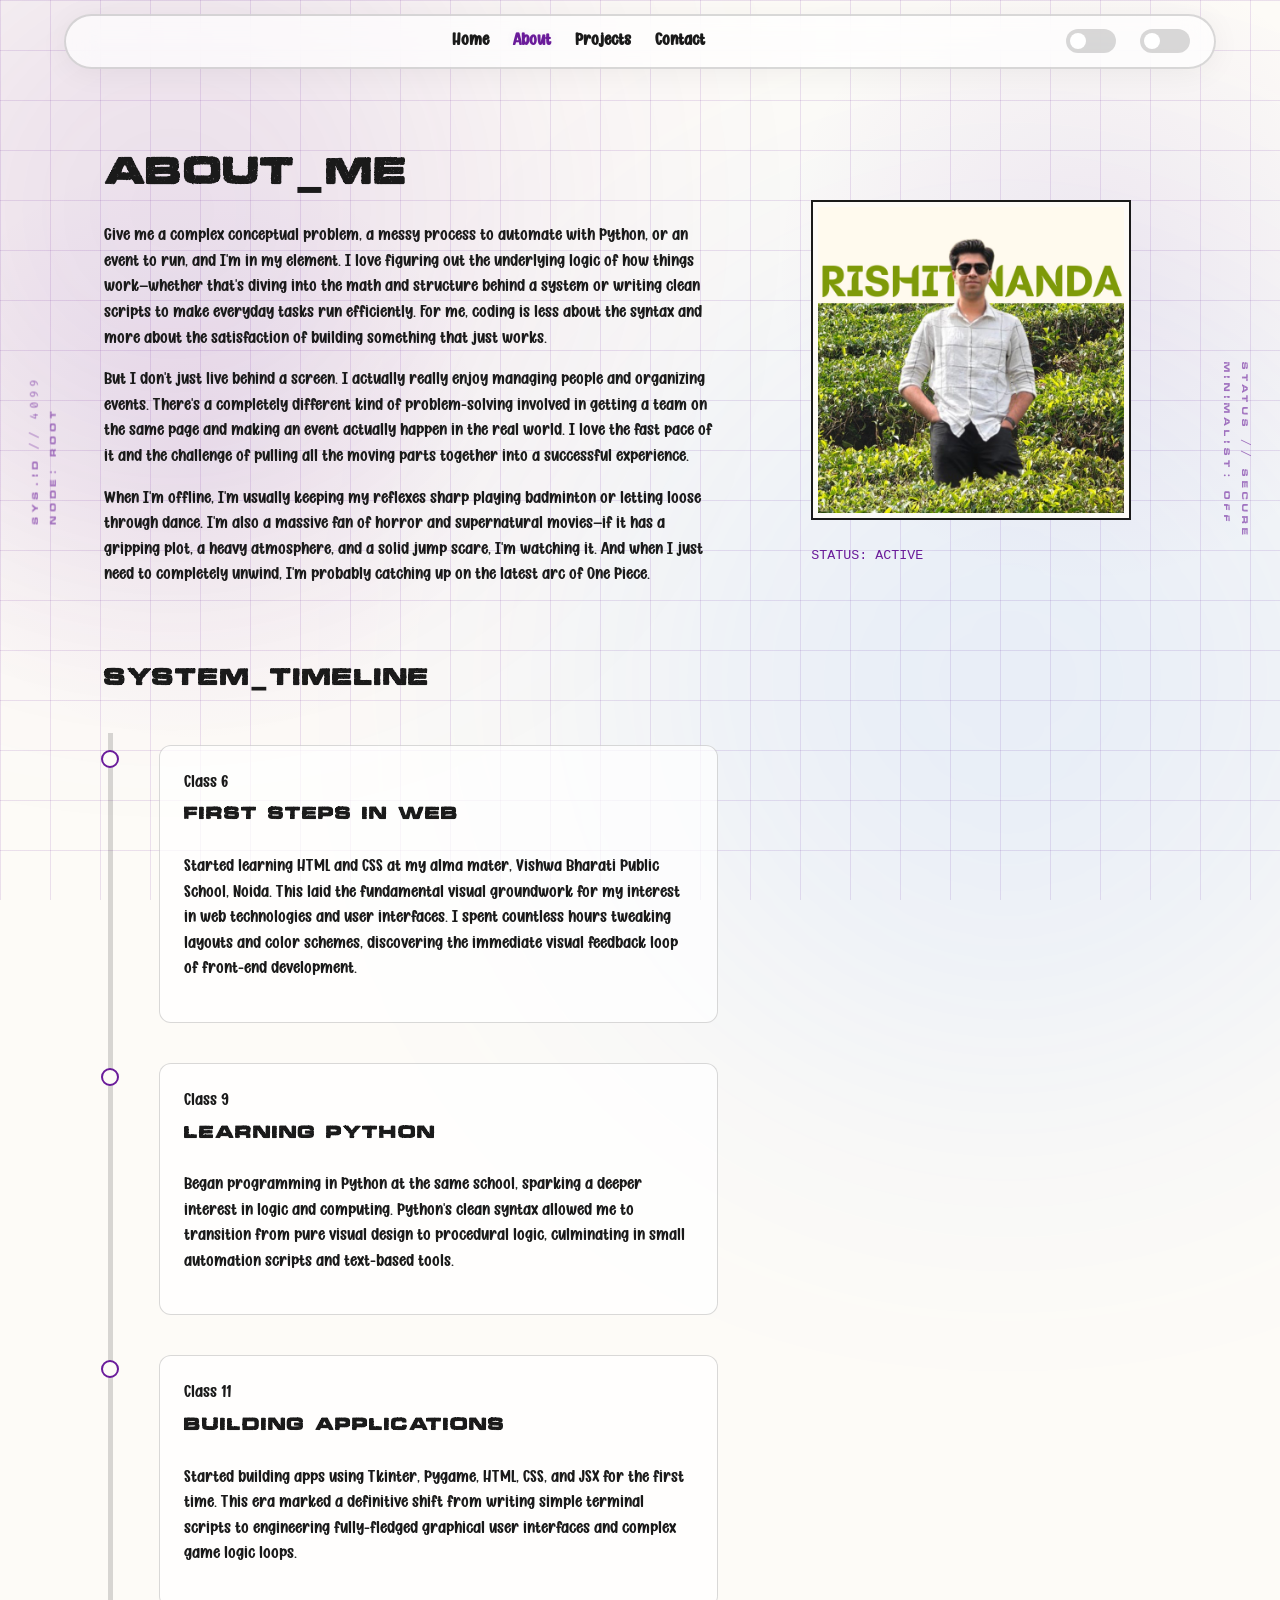
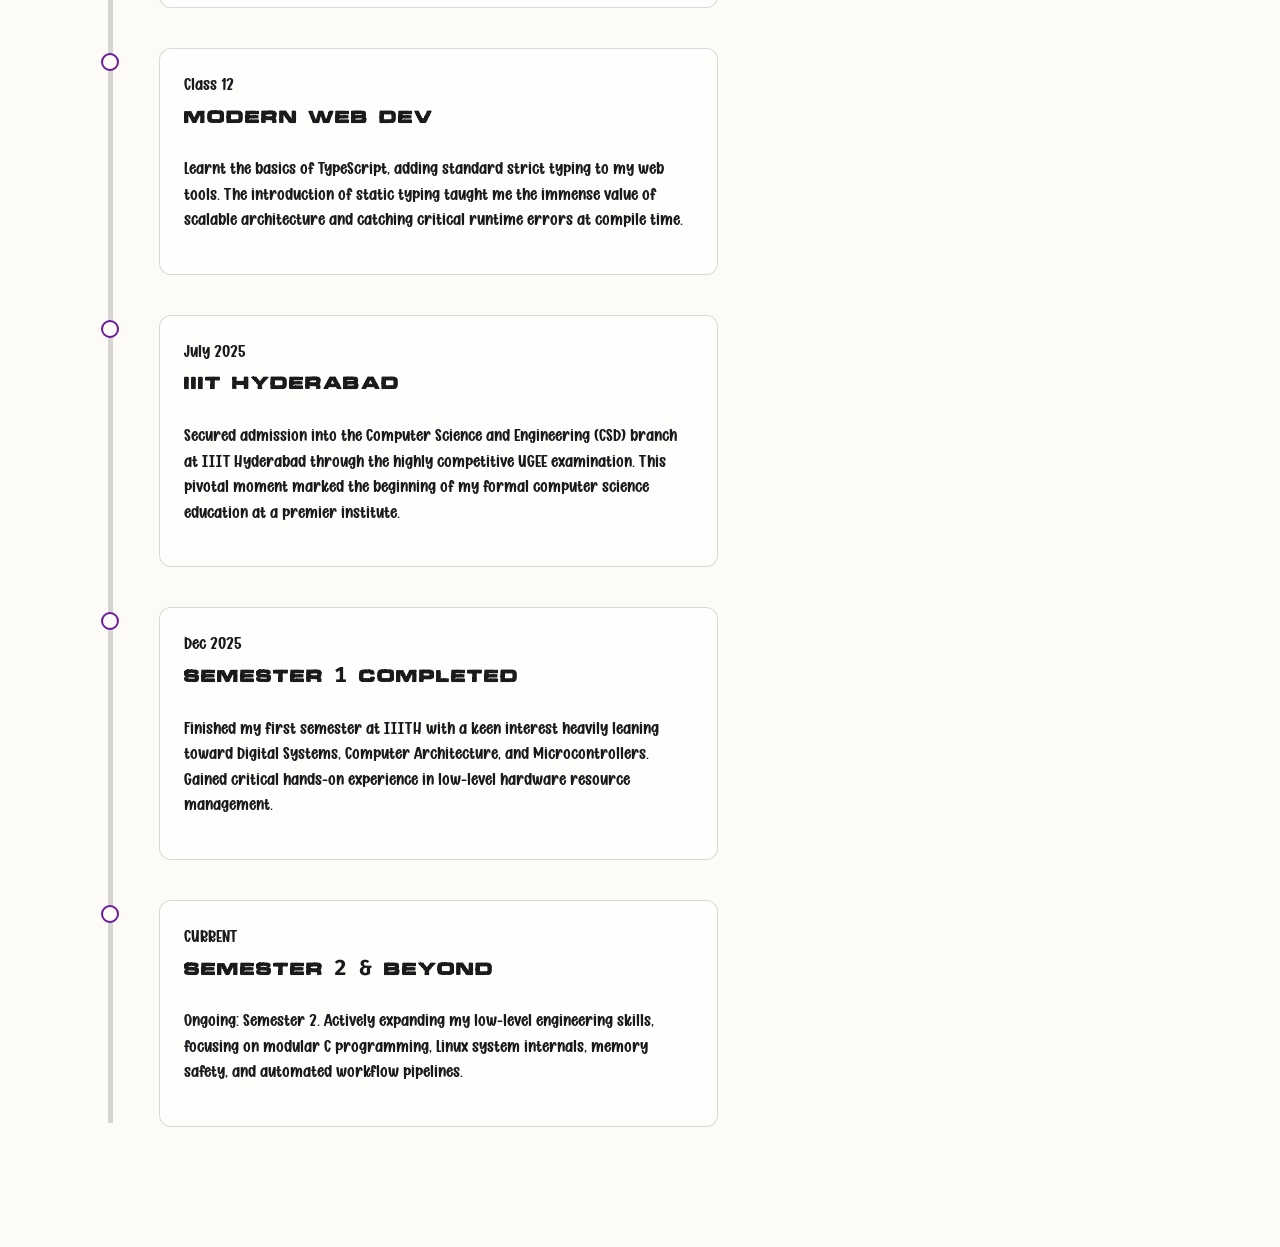
==== about.html @ 04c34a4a "Base Complete" ====
<!DOCTYPE html>
<html lang="en" data-theme="light">
<head>
    <meta charset="UTF-8">
    <meta name="viewport" content="width=device-width, initial-scale=1.0">
    <title>About | Rishit Nanda</title>
    <meta name="description" content="About Rishit Nanda - Systems and Interface Design Portfolio">
    <link rel="stylesheet" href="style.css">
    <script>
        // Set theme immediately to avoid flash
        const theme = localStorage.getItem('theme') || 'light';
        document.documentElement.setAttribute('data-theme', theme);
    </script>
</head>
<body>

    <div class="blob blob-1"></div>
    <div class="blob blob-2"></div>

    <div class="hud hud-left">SYS.ID // 4099<br>NODE: ROOT</div>
    <div class="hud hud-right">STATUS // SECURE<br>_minimalist (to be replaced by script.js)_</div>

    <header>
        <div id="progress-container"><div id="progress-bar"></div></div>

        <nav class="glass-nav">
            <ul class="nav-links">
                <li><a href="index.html">Home</a></li>
                <li><a href="about.html" class="active">About</a></li>
                <li><a href="projects.html">Projects</a></li>
                <li><a href="contact.html">Contact</a></li>
            </ul>
            <div class="switch-group">
                <label class="switch">
                    <input type="checkbox" id="theme-toggle">
                    <span class="slider"></span>
                </label>
                <label class="switch">
                    <input type="checkbox" id="motion-toggle">
                    <span class="slider"></span>
                </label>
            </div>
        </nav>
    </header>

    <main class="container modular-grid">

        <section id="about-main-text" class="hero-main scroll-animate">
            <h1 class="hero-animate delay-1" style="font-size: 3rem; margin-bottom: 1rem;">ABOUT_ME</h1>
            <p>
                Give me a complex conceptual problem, a messy process to automate with Python, or an event to run, and I'm in my element. I love figuring out the underlying logic of how things work—whether that's diving into the math and structure behind a system or writing clean scripts to make everyday tasks run efficiently. For me, coding is less about the syntax and more about the satisfaction of building something that just works.
            </p>
            <p>
                But I don't just live behind a screen. I actually really enjoy managing people and organizing events. There's a completely different kind of problem-solving involved in getting a team on the same page and making an event actually happen in the real world. I love the fast pace of it and the challenge of pulling all the moving parts together into a successful experience.
            </p>
            <p>
                When I'm offline, I'm usually keeping my reflexes sharp playing badminton or letting loose through dance. I'm also a massive fan of horror and supernatural movies—if it has a gripping plot, a heavy atmosphere, and a solid jump scare, I'm watching it. And when I just need to completely unwind, I'm probably catching up on the latest arc of One Piece.
            </p>
        </section>

        <aside id="about-side-img" class="hero-side scroll-animate" style="display: flex; flex-direction: column; align-items: center; justify-content: center; padding-top: 2rem;">
            <div class="about-image floating-element">
                <img src="images/pfp.jpg" alt="Rishit Nanda" id="pfp" style="max-width: 320px; border: 2px solid var(--text-color); padding: 5px; background: var(--bg-color); object-fit: cover;">
                <br>
                <small class="status-indicator"></small>
            </div>
        </aside>

        <!-- Collapsible Timeline Section -->
        <section class="timeline-section scroll-animate">
            <h2 class="section-title">SYSTEM_TIMELINE</h2>
            <ul class="timeline-list">
                <li class="timeline-item">
                    <div class="timeline-card">
                        <span class="tag">Class 6</span>
                        <h3>First Steps in Web</h3>
                        <p>Started learning HTML and CSS at my alma mater, Vishwa Bharati Public School, Noida. This laid the fundamental visual groundwork for my interest in web technologies and user interfaces. I spent countless hours tweaking layouts and color schemes, discovering the immediate visual feedback loop of front-end development.</p>
                        <div class="timeline-content"></div>
                    </div>
                </li>
                <li class="timeline-item">
                    <div class="timeline-card">
                        <span class="tag">Class 9</span>
                        <h3>Learning Python</h3>
                        <p>Began programming in Python at the same school, sparking a deeper interest in logic and computing. Python's clean syntax allowed me to transition from pure visual design to procedural logic, culminating in small automation scripts and text-based tools.</p>
                        <div class="timeline-content"></div>
                    </div>
                </li>
                <li class="timeline-item">
                    <div class="timeline-card">
                        <span class="tag">Class 11</span>
                        <h3>Building Applications</h3>
                        <p>Started building apps using Tkinter, Pygame, HTML, CSS, and JSX for the first time. This era marked a definitive shift from writing simple terminal scripts to engineering fully-fledged graphical user interfaces and complex game logic loops.</p>
                        <div class="timeline-content"></div>
                    </div>
                </li>
                <li class="timeline-item">
                    <div class="timeline-card">
                        <span class="tag">Class 12</span>
                        <h3>Modern Web Dev</h3>
                        <p>Learnt the basics of TypeScript, adding standard strict typing to my web tools. The introduction of static typing taught me the immense value of scalable architecture and catching critical runtime errors at compile time.</p>
                        <div class="timeline-content"></div>
                    </div>
                </li>
                <li class="timeline-item">
                    <div class="timeline-card">
                        <span class="tag">July 2025</span>
                        <h3>IIIT Hyderabad</h3>
                        <p>Secured admission into the Computer Science and Engineering (CSD) branch at IIIT Hyderabad through the highly competitive UGEE examination. This pivotal moment marked the beginning of my formal computer science education at a premier institute.</p>
                        <div class="timeline-content"></div>
                    </div>
                </li>
                <li class="timeline-item">
                    <div class="timeline-card">
                        <span class="tag">Dec 2025</span>
                        <h3>Semester 1 Completed</h3>
                        <p>Finished my first semester at IIITH with a keen interest heavily leaning toward Digital Systems, Computer Architecture, and Microcontrollers. Gained critical hands-on experience in low-level hardware resource management.</p>
                        <div class="timeline-content"></div>
                    </div>
                </li>
                <li class="timeline-item">
                    <div class="timeline-card">
                        <span class="tag">CURRENT</span>
                        <h3>Semester 2 & Beyond</h3>
                        <p>Ongoing: Semester 2. Actively expanding my low-level engineering skills, focusing on modular C programming, Linux system internals, memory safety, and automated workflow pipelines.</p>
                        <div class="timeline-content"></div>
                    </div>
                </li>
            </ul>
        </section>
    </main>

    <!-- Timeline image display (desktop only) -->
    <div id="timeline-hover-display">
        <img id="timeline-img" src="">
    </div>

    <!-- Load scripts -->
    <script src="script.js"></script>
    <script type="module">
        import { ReadingProgress } from './progress.js';
        new ReadingProgress('progress-bar');
    </script>
</body>
</html>
---- style.css ----
/* Fonts */
@import url('https://fonts.googleapis.com/css2?family=Fira+Code:wght@400;700&display=swap');

/* Primary font for headers; excludes digits */
@font-face {
    font-family: 'Flashstrike';
    src: url('font_display.ttf') format('truetype');
    unicode-range: U+0000-002F, U+003A-10FFFF;
}

/* Body font for contrast */
@font-face {
    font-family: 'Handmade';
    src: url('font_body.otf') format('opentype');
}


/* Light Mode Variables */
:root {
    /* Core palette */
    --bg-color: #FDFBF7;
    --text-color: #1A1A1A;
    --accent-color: #6A1B9A;

    /* Glass surfaces need partial transparency */
    --glass-bg: rgba(255, 255, 255, 0.7);
    --border-color: rgba(0, 0, 0, 0.15);

    --grid-color: rgba(106, 27, 154, 0.12);
    --grid-subtle: rgba(106, 27, 154, 0.04);

    /* Font stacks: display falls through Flashstrike > Fira Code > system */
    --font-display: 'Flashstrike', 'Fira Code', sans-serif;
    --font-body: 'Handmade', serif;

    --modal-overlay: rgba(255, 255, 255, 0.4);

    /* text sizing */
    --text-sm: 0.8rem;
    --text-base: 1rem;
    --text-lg: 1.15rem;
    --text-xl: 1.35rem;
    --text-2xl: 1.85rem;
    --text-3xl: 2.5rem;

    /* margins and padding */
    --space-xs: 0.25rem;
    --space-sm: 0.5rem;
    --space-md: 0.85rem;
    --space-lg: 1.5rem;
    --space-xl: 3rem;

    /* for hover highlights and box-shadow effects */
    --glow-color: rgba(106, 27, 154, 0.08);

    --white: #ffffff;
    --black: #000000;
    --error-color: #ff4d4d;
    --success-color: #00ff00;
    --warning-color: #ffcc00;

    /* Muted text for secondary information and labels */
    --muted-text: rgba(26, 26, 26, 0.6);
    --input-border: rgba(0, 0, 0, 0.2);

    --console-bg: rgba(255, 255, 255, 0.85);
    --console-shadow: rgba(0, 0, 0, 0.2);
    --glass-border: rgba(255, 255, 255, 0.1);
    --panel-inner-glow: rgba(255, 255, 255, 0.05);

    /* background blobs which move slowly (line 274) */
    --blob-1: rgba(106, 27, 154, 0.3);
    --blob-2: rgba(41, 121, 255, 0.2);

    /* JSON display block styling for the contact page sidebar */
    --json-bg: rgba(0, 0, 0, 0.06);
    --json-key: #f92672;
    --json-string: #e6db74;

    /* shadows: soft for nav, medium for panels, strong for timeline hover images and others */
    --shadow-soft: rgba(0, 0, 0, 0.05);
    --shadow-medium: rgba(0, 0, 0, 0.2);
    --shadow-strong: rgba(0, 0, 0, 0.8);

    /* toggle buttons and other soft color requirements (moon shadow as earlier it had sun-moon icons) */
    --moon-shadow: #D1C4E9;

    /* spring effect of modals */
    --transition-main: all 0.4s cubic-bezier(0.23, 1, 0.32, 1);

    /* rounded corners */
    --radius: 12px;
}


/* Dark Mode Variables */
[data-theme="dark"] {
    --bg-color: #000000;
    --text-color: #F5F5F5;
    --accent-color: #d1c4e9;
    --glass-bg: rgba(18, 18, 18, 0.8);
    --border-color: rgba(255, 255, 255, 0.15);
    --grid-color: rgba(209, 196, 233, 0.15);
    --grid-subtle: rgba(209, 196, 233, 0.05);
    --glow-color: rgba(209, 196, 233, 0.08);
    --modal-overlay: rgba(0, 0, 0, 0.5);
    --muted-text: rgba(255, 255, 255, 0.6);
    --input-border: rgba(255, 255, 255, 0.2);
    --console-bg: rgba(10, 10, 15, 0.85);
    --console-shadow: rgba(0, 0, 0, 0.5);
    --glass-border: rgba(255, 255, 255, 0.1);
    --panel-inner-glow: rgba(255, 255, 255, 0.05);
    --json-bg: rgba(0, 0, 0, 0.6);
}


/* Base Reset and Body (more explanation in README) */
* {
    box-sizing: border-box;
}

body {
    background-color: var(--bg-color);
    color: var(--text-color);
    font-family: var(--font-body);
    font-size: var(--text-base);
    margin: 0;
    line-height: 1.6;

    /* prevent horizontal scroll bar in any case */
    overflow-x: hidden;

    background-image:
        radial-gradient(circle at 15% 50%, var(--glow-color), transparent 25%),
        radial-gradient(circle at 85% 30%, var(--glow-color), transparent 25%),
        linear-gradient(var(--grid-color) 1px, transparent 1px),
        linear-gradient(90deg, var(--grid-color) 1px, transparent 1px);
    background-size: 100% 100%, 100% 100%, 50px 50px, 50px 50px;

    /* ensure background doesn't move on scrolling */
    background-attachment: fixed;

    /* switching between themese shouldn't be spontaneous */
    transition: background-color 0.5s ease;
}

h1,
h2,
h3,
.filter-btn {
    font-family: var(--font-display);
    text-transform: uppercase;
    letter-spacing: 2px;
    margin-top: 0;
}

h1 {
    font-size: var(--text-3xl);
    margin-bottom: var(--space-md);
}

h2 {
    font-size: var(--text-2xl);
    margin-bottom: var(--space-md);
}

h3 {
    font-size: var(--text-xl);
    margin-bottom: var(--space-sm);
}


/* Navigation Bar */

/* tells browser that header should be stuck to the top of screen */
body>header {
    position: sticky;
    top: 0;
    z-index: 1000;
    width: 100%;
    display: flex;
    flex-direction: column;
    align-items: center;
}

/* holds the links to other pages */
nav {
    margin: var(--space-md) auto;
    width: 90%;
    max-width: 1200px;
    background: var(--glass-bg);
    backdrop-filter: blur(15px);
    border: 2px solid var(--border-color);
    border-radius: 50px;
    padding: 0.8rem var(--space-lg);
    display: flex;
    justify-content: space-between;
    align-items: center;
    box-shadow: 0 4px 30px var(--shadow-soft);
}

/* decides how the links are arranged */
.nav-links {
    list-style: none;
    display: flex;
    gap: var(--space-lg);
    margin: 0 auto;
    padding: 0;
}

/* styling of the link text */
.nav-links a {
    text-decoration: none;
    color: var(--text-color);
    font-weight: bold;
    font-size: var(--text-base);
    transition: var(--transition-main);
}

/* Active and hover states use accent color and glow */
.nav-links a:hover,
.nav-links a.active {
    color: var(--accent-color);
    text-shadow: 0 0 8px var(--glow-color);
}


/* Project Filters */
.filter-controls {
    display: flex;
    justify-content: center;
    gap: var(--space-md);
    margin-bottom: var(--space-xl);
}

.filter-btn {
    background: transparent;
    border: 2px solid var(--border-color);
    color: var(--text-color);
    padding: var(--space-sm) 1.5rem;
    cursor: pointer;
    border-radius: 4px;
    font-size: var(--text-base);
    transition: var(--transition-main);
}

.filter-btn.active,
.filter-btn:hover {
    background: var(--accent-color);
    border-color: var(--accent-color);
    color: var(--bg-color);
    box-shadow: 0 0 15px var(--glow-color);
}

/* centers content and handles spacing for every page */

.container {
    /* ensure that content doesn't stretch too wide on big monitors */
    max-width: 1200px;
    /* center the container */
    margin: 0 auto;
    /* responsive horizontal padding, ensure that content doesn't touch edge of small screens */
    padding: var(--space-xl) 5% var(--space-xl);
}

/* specific issue on contact page, more top padding was required */
body:has(#contact-form) .container {
    padding-top: 4rem;
}


/* HUD (Heads Up Display) side text */
.hud {
    position: fixed;
    top: 50%;
    transform: translateY(-50%);
    font-family: var(--font-display);
    font-size: 0.7rem;
    color: var(--accent-color);
    letter-spacing: 4px;
    opacity: 0.6;
    z-index: 1000;
    pointer-events: none;
    writing-mode: vertical-rl;
}

.hud-left {
    left: 2%;
    transform: translateY(-50%) rotate(180deg);
}

.hud-right {
    right: 2%;
}


/* Blob movement logic */
.blob {
    position: fixed;
    border-radius: 50%;
    filter: blur(150px);
    z-index: -2;
    opacity: 0.5;
    animation: driftBlob 30s infinite alternate cubic-bezier(0.4, 0, 0.2, 1);
}

.blob-1 {
    width: 600px;
    height: 600px;
    background: var(--blob-1);
    top: -10%;
    left: -10%;
}

.blob-2 {
    width: 800px;
    height: 800px;
    background: var(--blob-2);
    bottom: -20%;
    right: -10%;
    animation-delay: -15s;
}

/* defines that in 30 seconds it moves by 100px to right and 50 px down which is its 100% */
@keyframes driftBlob {
    0% {
        transform: translate(0, 0) scale(1);
    }

    100% {
        transform: translate(100px, 50px) scale(1.2);
    }
}


/* Put the index page content of centre of screen */

.hero-container {
    /* vh is percentage of browser height */
    min-height: 75vh;
    display: flex;
    justify-content: center;
    align-items: center;
    position: relative;
    padding: var(--space-lg);
    overflow: hidden;
}

.glass-panel {
    background: var(--glass-bg);
    backdrop-filter: blur(20px);
    border: 1px solid var(--glass-border);
    box-shadow: 0 0 40px var(--shadow-medium), inset 0 0 20px var(--panel-inner-glow);
    border-radius: var(--radius);
    padding: var(--space-xl);
    text-align: center;
    max-width: 800px;
    width: 100%;
    z-index: 10;
}

.social-links-hero {
    display: flex;
    justify-content: center;
    gap: var(--space-md);
}

.social-links-hero a {
    color: var(--text-color);
    transition: var(--transition-main);
    display: inline-block;
}

.social-links-hero a:hover {
    color: var(--accent-color);
}

/* Breathing effect of main panel on index page. Cubic bezier (ease-in-out) defines the rhythm, or how, i.e. start slow, get fast in middle, then end slow.*/
.floating-element {
    animation: gentleFloat 10s infinite ease-in-out;
}

@keyframes gentleFloat {
    0% {
        transform: translateY(0px);
    }

    50% {
        transform: translateY(-15px);
    }

    100% {
        transform: translateY(0px);
    }
}


/* Project Grid and Cards */
.projects-grid {
    display: grid;

    /* it automatically calculates how many cards can fit in a row based on the screen width */
    grid-template-columns: repeat(auto-fill, minmax(320px, 1fr));

    /* space between cards */
    gap: var(--space-lg);

    width: 100%;
    justify-content: start;
    align-items: start;
}

.project-card {
    background: var(--glass-bg);
    backdrop-filter: blur(10px);
    border: 2px solid var(--border-color);
    border-radius: var(--radius);
    padding: var(--space-lg);
    position: relative;
    overflow: hidden;
    transition: var(--transition-main);
    cursor: pointer;
    display: flex;
    flex-direction: column;
    height: 100%;
}

/* vertical accent bar on the left of the card */
.project-card::before {
    content: "";
    position: absolute;
    top: 0;
    left: 0;
    width: 4px;
    height: 100%;
    background: var(--accent-color);
    transform: scaleY(0);
    transition: var(--transition-main);
}

.project-card:hover {
    border-color: var(--accent-color);
    box-shadow: 0 10px 30px var(--glow-color);
}

/* vertical accent bar is disabled normally, but scaleY(1) opens it to full length on hovering */
.project-card:hover::before {
    transform: scaleY(1);
}

/* small labels over every project */
.project-tag {
    font-size: var(--text-sm);
    color: var(--accent-color);
    font-weight: bold;
    margin-bottom: var(--space-md);
    display: block;
    letter-spacing: 1px;
}


/* blinking of cursor, at half time it disappears then at 1s, it appears and so on */
.typewriter-cursor {
    animation: blink 1s step-end infinite;
    color: var(--accent-color);
}

@keyframes blink {
    50% {
        opacity: 0;
    }
}

/* Hero Entrance Animation */
.hero-animate {
    opacity: 0;
    transform: translateY(30px);
    animation: heroFadeUp 0.8s cubic-bezier(0.16, 1, 0.3, 1) both;
}

.delay-1 {
    animation-delay: 0.1s;
}

.delay-2 {
    animation-delay: 0.3s;
}

.delay-3 {
    animation-delay: 0.5s;
}

@keyframes heroFadeUp {
    from {
        opacity: 0;
        transform: translateY(30px);
    }

    to {
        opacity: 1;
        transform: translateY(0);
    }
}


/* reveal on scroll */
.scroll-animate {
    opacity: 0;
    transform: translateY(40px) skewY(1deg);
    transition: opacity 0.8s ease, transform 0.8s cubic-bezier(0.16, 1, 0.3, 1);
}

.scroll-animate.in-view {
    opacity: 1;
    transform: translateY(0) skewY(0deg);
}


/* Toggle Switches */
.switch {
    position: relative;
    display: inline-block;
    width: 50px;
    height: 24px;
}

.switch input {
    opacity: 0;
    width: 0;
    height: 0;
}

.slider {
    position: absolute;
    cursor: pointer;
    top: 0;
    left: 0;
    right: 0;
    bottom: 0;
    background-color: var(--border-color);
    transition: .4s;
    border-radius: 34px;
}

.slider:before {
    position: absolute;
    content: "";
    height: 16px;
    width: 16px;
    left: 4px;
    bottom: 4px;
    background-color: var(--white);
    transition: .4s;
    border-radius: 50%;
}

input:checked+.slider {
    background-color: var(--accent-color);
}

input:checked+.slider:before {
    transform: translateX(26px);
}


/* Progress Bar */
#progress-container {
    position: fixed;
    top: 0;
    left: 0;
    width: 100%;
    height: 4px;
    z-index: 2000;
}

#progress-bar {
    height: 100%;
    width: 0%;
    background: var(--accent-color);
    transition: width 0.1s;
    box-shadow: 0 0 10px var(--accent-color);
}


/* Toast Notification */
.toast-notification {
    position: fixed;
    bottom: var(--space-lg);
    right: -400px;
    background: var(--glass-bg);
    backdrop-filter: blur(15px);
    border: 1px solid var(--accent-color);
    padding: var(--space-md) var(--space-lg);
    border-radius: var(--radius);
    z-index: 9999;
    box-shadow: 0 10px 30px var(--glow-color);
    display: flex;
    flex-direction: column;
    gap: var(--space-sm);
    transition: right 0.5s cubic-bezier(0.175, 0.885, 0.32, 1.275);
}

.toast-notification.show {
    right: var(--space-lg);
}

.toast-buttons {
    display: flex;
    gap: var(--space-sm);
    margin-top: var(--space-xs);
}

.toast-btn {
    padding: var(--space-xs) var(--space-sm);
    background: transparent;
    border: 1px solid var(--accent-color);
    color: var(--text-color);
    cursor: pointer;
    border-radius: 4px;
    font-size: var(--text-sm);
    transition: var(--transition-main);
}

.toast-btn:hover {
    background: var(--accent-color);
    color: var(--white);
}


/* Reduced Motion: 0.01ms of animation/transition duration isn't visible to eye */
@media (prefers-reduced-motion: reduce) {
    * {
        animation-duration: 0.01ms !important;
        animation-iteration-count: 1 !important;
        transition-duration: 0.01ms !important;
        scroll-behavior: auto !important;
    }

    .scroll-animate {
        opacity: 1 !important;
        transform: none !important;
    }
}

/* Reduced Motion Toggle (Sync with status indicator) */
body.reduced-motion * {
    animation-duration: 0.01ms !important;
    animation-iteration-count: 1 !important;
    transition-duration: 0.01ms !important;
    scroll-behavior: auto !important;
}

body.reduced-motion .scroll-animate {
    opacity: 1 !important;
    transform: none !important;
}


/* Mobile & Tablet Breakpoints (uptil 1023px, consider mobile layout) Note: !important means if conflicting rules, follow the !important rule with highest priority; ! doesn't mean not here */
@media (max-width: 1023px) {
    .modular-grid {
        display: flex;
        flex-direction: column;
        gap: var(--space-lg);
        padding-bottom: 4rem;
    }

    nav {
        flex-wrap: wrap;
        border-radius: 20px;
        gap: 10px;
        padding: 10px;
        justify-content: center;
    }

    .nav-links {
        flex-wrap: wrap;
        justify-content: center;
        gap: 15px;
        font-size: 0.9rem;
    }

    /* Center switches on mobile */
    .switch-group {
        width: 100%;
        justify-content: center;
    }

    .hud {
        display: none !important;
    }

    body:has(form) {
        overflow-y: auto !important;
    }

    body:has(form) .container {
        height: auto !important;
        display: flex;
        flex-direction: column;
        padding-top: 2rem;
        padding-bottom: 2rem;
    }

    body:has(#hero-node) {
        overflow: hidden !important;
        height: 100dvh;
    }

    body:has(#hero-node) .container {
        height: auto !important;
        display: flex;
        justify-content: center;
        padding-top: 5rem !important;
    }


    .container {
        padding-left: var(--space-md);
        padding-right: var(--space-md);
    }

    /* About page layout adjustments */
    /* Reduced spacing around profile photo */
    #about-side-img {
        order: 1;
        padding-top: 0 !important;
        margin-bottom: 0 !important;
    }

    #about-side-img .about-image {
        margin-top: 0;
        margin-bottom: 0;
    }

    #about-main-text {
        order: 2;
        margin-top: 0.5rem;
    }

    .timeline-section {
        order: 3;
    }

    /* Shrink profile image and heading on mobile so 30-40% of body text is visible above the fold without scrolling */
    #about-side-img .about-image img {
        max-width: 180px !important;
    }

    #about-main-text h1 {
        font-size: 1.8rem !important;
        margin-bottom: 0.5rem !important;
    }

    #about-main-text p {
        font-size: 0.9rem;
    }

    /* Disable timeline hover on mobile */
    .timeline-item:hover {
        transform: none !important;
    }

    /* Timeline images shown inside expanded cards on mobile */
    .timeline-inline-img {
        width: 100%;
        max-width: 280px;
        margin-top: 0.8rem;
        border: 2px solid var(--accent-color);
        border-radius: var(--radius);
        display: block;
    }

    /* Project modal adjustments */
    .modal-content {
        height: auto !important;
        max-height: 90vh !important;
        min-height: unset !important;
        overflow-y: auto !important;
        padding: 1rem !important;
    }

    .modal-grid {
        grid-template-columns: 1fr !important;
        gap: 1rem !important;
        overflow-y: visible !important;
        padding-right: 0 !important;
    }

    #close-modal {
        position: sticky;
        top: 0;
        z-index: 10;
    }

    /* Center hero panel on mobile */
    body:has(#hero-node) .container {
        display: flex !important;
        flex-direction: column !important;
        justify-content: center !important;
        align-items: center !important;
        min-height: 85vh !important;
        padding: var(--space-md) !important;
    }

    .hero-container {
        min-height: unset !important;
        width: 100% !important;
        padding: 0 !important;
        display: flex !important;
        justify-content: center !important;
        align-items: center !important;
        overflow: visible !important;
    }

    .glass-panel {
        padding: var(--space-lg) !important;
        max-width: 90% !important;
        margin: 0 auto !important;
    }

    /* Prevent heading overflow with fluid scaling */
    h1,
    h2 {
        word-break: break-all;
        /* Allow breaking of long single-word identifiers */
        overflow-wrap: break-word;
        font-size: clamp(1.2rem, 7vw, 2.0rem);
        line-height: 1.1;
    }

    /* Wrap filter buttons */
    .filter-controls {
        flex-wrap: wrap;
    }

    .filter-btn {
        font-size: var(--text-sm);
        padding: var(--space-xs) var(--space-md);
    }

    /* Contact page adjustments (not mentioned in contact.html, reasoning in README) */
    .cyber-console {
        clip-path: none !important;
        padding: var(--space-lg) var(--space-md) !important;
    }

    .cyber-input {
        font-size: 0.95rem !important;
        padding: 8px 0 !important;
        margin-bottom: var(--space-md) !important;
    }

    .cyber-input[rows] {
        min-height: 60px !important;
    }

    .cyber-btn {
        font-size: 0.9rem !important;
        letter-spacing: 1px !important;
        padding: 0.8rem !important;
        clip-path: none !important;
    }

    /* success message wrapped */
    #form-success h2 {
        word-break: break-word;
        overflow-wrap: break-word;
        font-size: var(--text-xl);
    }
}

/* Desktop (>=1024px): asymmetric 2-column grid*/
@media (min-width: 1024px) {
    .modular-grid {
        display: grid;
        grid-template-columns: 1.5fr 1fr;
        grid-auto-rows: auto;
        gap: 3rem;
    }

    .hero-main {
        grid-column: 1;
    }

    .hero-side {
        grid-column: 2;
    }
}


/* D3: Magnetic button micro interaction (inspiration mentioned in README)*/
.magnetic-btn,
.nav-links a {
    display: inline-block;
    transition: transform 0.3s cubic-bezier(0.175, 0.885, 0.32, 1.275);
}


input,
textarea {
    background: var(--glass-bg);
    border: 2px solid var(--border-color);
    padding: var(--space-md);
    border-radius: 8px;
    color: var(--text-color);
    font-family: var(--font-body);
    font-size: var(--text-base);
    transition: var(--transition-main);
}

input:focus,
textarea:focus {
    outline: none;
    border-color: var(--accent-color);
    box-shadow: 0 0 15px var(--glow-color);
    background: var(--bg-color);
}


/* Form Validation */
.error-msg {
    color: var(--error-color);
    font-size: 0.75rem;
    margin-top: 0.25rem;
    display: none;
}

/* shaking invalid fields */
.was-validated input:invalid,
.was-validated textarea:invalid {
    display: block;
    animation: shake 0.4s ease-in-out;
}

.was-validated input:invalid+.error-msg,
.was-validated textarea:invalid+.error-msg {
    display: block;
}

/* Shake animation for invalid elements */
@keyframes shake {

    0%,
    100% {
        transform: translateX(0);
    }

    25% {
        transform: translateX(-5px);
    }

    75% {
        transform: translateX(5px);
    }
}


/* Collapsible Timeline */
.timeline-list {
    position: relative;
    list-style: none;
    padding: 2rem 0;
    margin: 0 auto;
    max-width: 800px;
}

/* Vertical data line running behind all timeline entries */
.timeline-list::before {
    content: '';
    position: absolute;
    left: 4px;
    top: 20px;
    width: 5px;
    height: 95.4%;
    background: var(--border-color);
    z-index: 1;
}

.timeline-item {
    position: relative;
    margin-bottom: 2.5rem;
    padding-left: 55px;
    cursor: pointer;
    transition: transform 0.4s cubic-bezier(0.175, 0.885, 0.32, 1.275);
}

/* Circular node dot positioned on the vertical line */
.timeline-item::after {
    content: '';
    position: absolute;
    left: -3px;
    top: 5px;
    width: 14px;
    height: 14px;
    border-radius: 50%;
    background: var(--bg-color);
    border: 2px solid var(--accent-color);
    z-index: 2;
    transition: var(--transition-main);
}

/* Hover state pulls the item forward and fills the dot with accent color */
.timeline-item:hover {
    transform: scale(1.03) translateX(10px);
}

.timeline-item:hover::after {
    background: var(--accent-color);
    box-shadow: 0 0 15px var(--accent-color);
}

.timeline-card {
    background: var(--glass-bg);
    border: 1px solid var(--border-color);
    border-radius: var(--radius);
    padding: 1.5rem;
    transition: var(--transition-main);
}

.timeline-item:hover .timeline-card {
    border-color: var(--accent-color);
    box-shadow: var(--card-shadow);
}

/* Timeline content expansion transition for phones */
/* closed state of timeline modal */
.timeline-content {
    max-height: 0;
    overflow: hidden;
    transition: max-height 0.6s cubic-bezier(0.4, 0, 0.2, 1);
    opacity: 0;
}

/* opened state */
.timeline-item[aria-expanded="true"] .timeline-content {
    max-height: 500px;
    opacity: 1;
    padding-top: 1rem;
    border-top: 1px solid var(--border-color);
    margin-top: 1rem;
}


/* Project Modal */
.modal-overlay {
    position: fixed;
    top: 0;
    left: 0;
    width: 100%;
    height: 100%;
    background: var(--modal-overlay);
    backdrop-filter: blur(12px) saturate(180%);
    z-index: 5000;
    display: flex;
    justify-content: center;
    align-items: center;
    padding: 1rem;
}

.modal-content {
    max-width: 800px;
    width: 100%;
    height: 75vh;
    max-height: 800px;
    min-height: 600px;
    overflow-y: hidden;
    display: flex;
    flex-direction: column;
    position: relative;
    border: 2px solid var(--accent-color) !important;
    padding: 1.5rem !important;
    background: var(--bg-color);
    border-radius: var(--radius);
}

#close-modal {
    position: absolute;
    top: 1rem;
    right: 1rem;
    padding: 0.4rem 0.8rem;
}

.modal-grid {
    display: grid;
    grid-template-columns: 1fr 1fr;
    gap: 1.5rem;
    margin-top: 1rem;
    text-align: left;
    overflow-y: auto;
    flex-grow: 1;
    padding-right: 15px;
}

.modal-grid h4 {
    color: var(--accent-color);
    font-size: 0.8rem;
    margin-bottom: 0.5rem;
}

/* Close button starts at 70% opacity and fills on hover */
.modal-close-btn {
    position: absolute;
    top: 1.5rem;
    right: 1.5rem;
    background: transparent;
    border: 1px solid var(--accent-color);
    color: var(--accent-color);
    font-family: var(--font-display);
    font-size: 0.75rem;
    letter-spacing: 2px;
    padding: 0.5rem 1rem;
    cursor: pointer;
    transition: all 0.3s ease;
    opacity: 0.7;
}

.modal-close-btn:hover {
    opacity: 1;
    background: var(--accent-color);
    color: var(--white);
    box-shadow: 0 0 15px var(--accent-color);
    transform: scale(1.05);
}


/* larger project modal (which comes on click) becomes visible */
@keyframes modalFadeIn {
    from {
        opacity: 0;
    }

    to {
        opacity: 1;
    }
}

/* larger project modal (which comes on click) zoom into final size */
@keyframes modalContentZoom {
    from {
        opacity: 0;
        transform: scale(0.8) translateY(20px);
        filter: blur(10px);
    }

    to {
        opacity: 1;
        transform: scale(1) translateY(0);
        filter: blur(0);
    }
}


/* About Page */
.about-image {
    position: relative;
    display: inline-block;
    z-index: 1;
}

.status-indicator {
    font-family: monospace;
    color: var(--accent-color);
    display: block;
    margin-top: 1rem;
    transition: var(--transition-main);
    cursor: default;
}

/* after is generally used if there is some text inside the original component but since there is not, this element appears as the only content in that component */
.status-indicator::after {
    content: "STATUS: ACTIVE";
}

.status-indicator:hover::after {
    content: "STATUS: SINGLE";
    text-shadow: 0 0 10px var(--accent-color);
}


/* Hero modal sizing */
.hero h1.hero-animate {
    font-size: 5rem;
    margin-bottom: 1rem;
}

@media (max-width: 768px) {
    .hero h1.hero-animate {
        font-size: 3rem;
    }
}


@media (min-width: 769px) {

    /* If page contains hero-node that is the home page */
    body:has(#hero-node) {
        overflow: hidden;
        /* disable scrolling */
    }

    body:has(#hero-node) .container {
        height: calc(100vh - 160px);
        /* centrally align the glass panel */
        display: flex;
        flex-direction: column;
        justify-content: center;
        padding-top: 0;
        padding-bottom: 0;
    }

    body:has(#hero-node) #hero-node {
        min-height: unset !important;
    }
}

/* Project grid */
.projects-grid {
    display: grid;
    grid-template-columns: 1fr;
    gap: 2rem;
}

@media (min-width: 768px) {
    .projects-grid {
        grid-template-columns: repeat(auto-fill, minmax(320px, 1fr));
    }
}

@media (min-width: 1200px) {
    .projects-grid {
        grid-template-columns: repeat(3, 1fr);
        grid-auto-rows: minmax(220px, auto);
    }
}

/* Contact page lock */
@media (min-width: 769px) {
    body:has(form) {
        overflow: hidden;
    }

    body:has(form) .container {
        height: calc(100vh - 160px);
        display: flex;
        align-items: center;
        padding-top: 0;
        padding-bottom: 0;
    }
}

body:has(form) .modular-grid {
    margin-top: 0;
}


/* Nav Toggles */
.switch-group {
    display: flex;
    gap: 1.5rem;
    align-items: center;
}



/* Timeline Card Height */
.timeline-card {
    /* prevents cards from looking tiny if they only have one line of text */
    min-height: 160px;
    display: flex;
    flex-direction: column;
    justify-content: center;
}


/* Timeline Hover Image */
#timeline-hover-display {
    /* locks the image display to the right side of the browser window for large devices */
    position: fixed;
    right: 8%;
    top: 50%;
    transform: translateY(-50%);
    opacity: 0;
    pointer-events: none;
    transition: opacity 0.3s ease-in-out;
    z-index: 1000;
}

#timeline-img {
    max-width: 350px;
    border: 2px solid var(--accent-color);
    border-radius: var(--radius);
    box-shadow: 0 0 30px var(--shadow-strong);
    display: block;
}

/* turns off the side-bar images for small devices and makes room for inline expansion */
@media (max-width: 1023px) {
    #timeline-hover-display {
        display: none !important;
    }
}
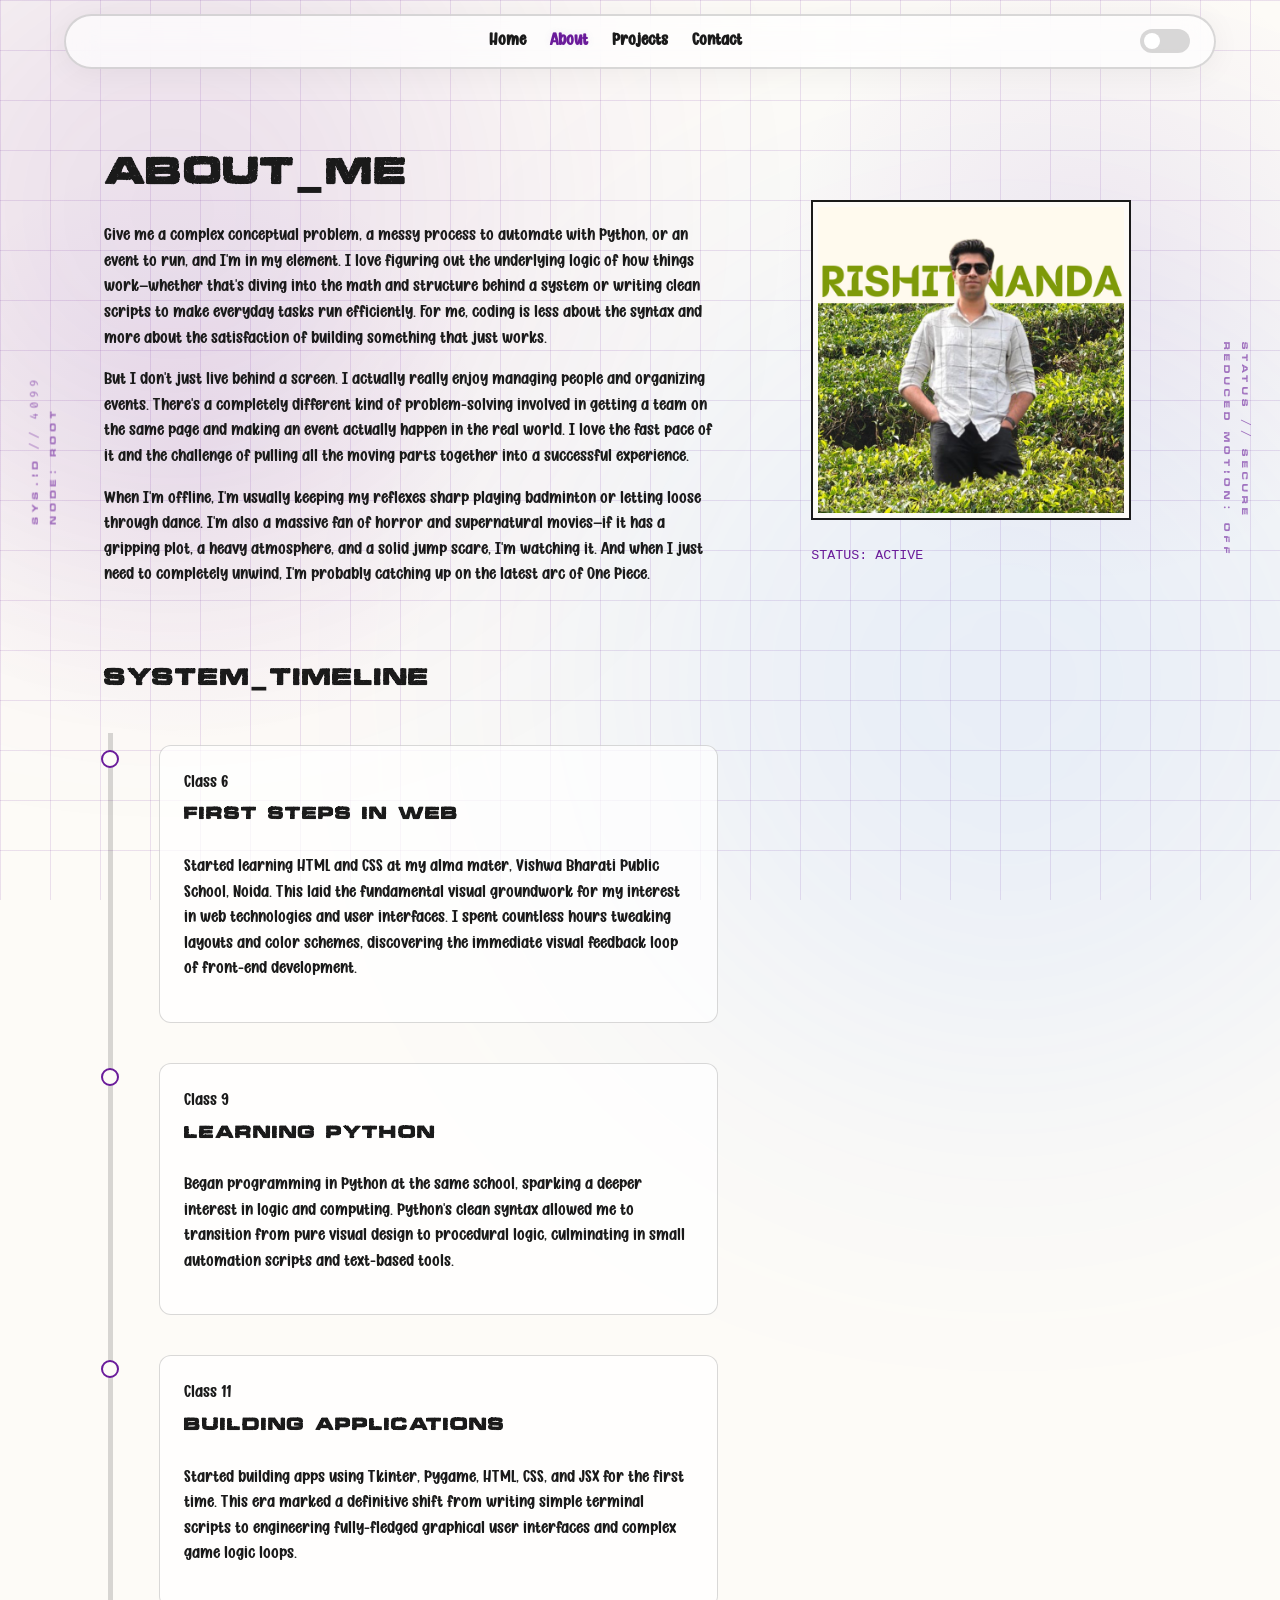
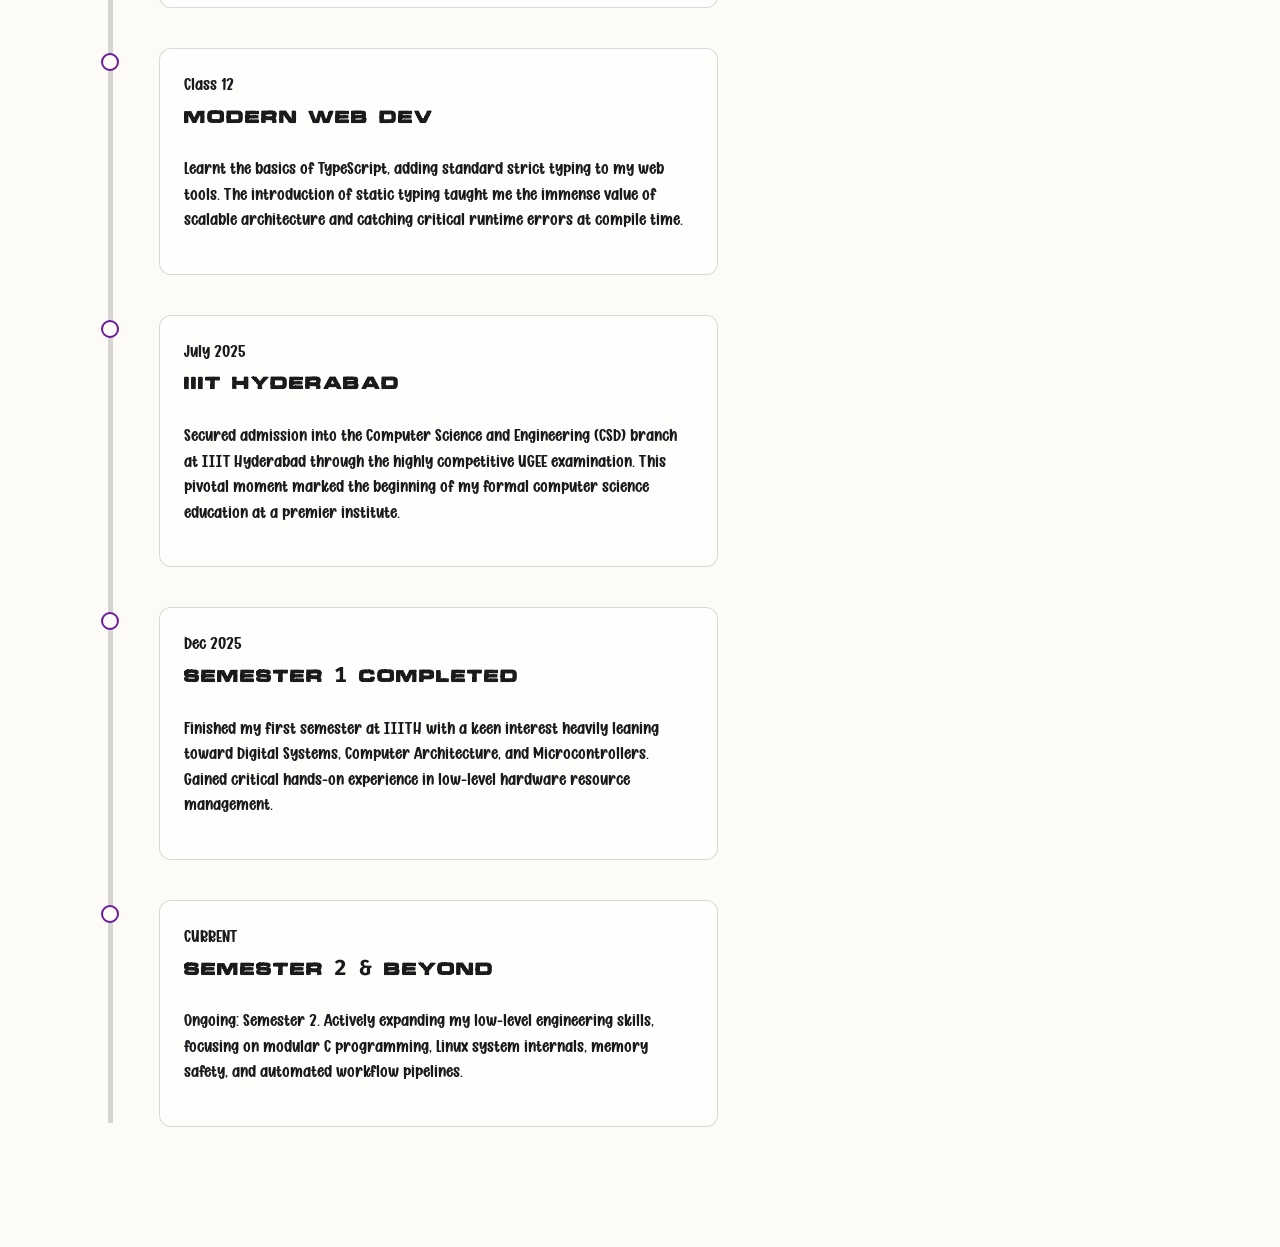
==== commit 1daf7852: "Connected reduced motion with system settings" ====
--- a/about.html
+++ b/about.html
@@ -33,10 +33,6 @@
             <div class="switch-group">
                 <label class="switch">
                     <input type="checkbox" id="theme-toggle">
-                    <span class="slider"></span>
-                </label>
-                <label class="switch">
-                    <input type="checkbox" id="motion-toggle">
                     <span class="slider"></span>
                 </label>
             </div>
--- a/style.css
+++ b/style.css
@@ -73,7 +73,7 @@
     --blob-2: rgba(41, 121, 255, 0.2);
 
     /* JSON display block styling for the contact page sidebar */
-    --json-bg: rgba(0, 0, 0, 0.06);
+    --json-bg: rgba(255, 255, 255, 0.85);
     --json-key: #f92672;
     --json-string: #e6db74;
 
@@ -627,7 +627,16 @@
 }
 
 
-/* Reduced Motion: 0.01ms of animation/transition duration isn't visible to eye */
+/* 
+   Reduced Motion Styling:
+   This section handles accessibility for users who prefer reduced motion.
+   I have removed the manual toggle button to strictly adhere to the system-level 
+   'prefers-reduced-motion' media query. This ensures a consistent and predictable
+   experience across the entire OS, while also improving performance by avoiding
+   unnecessary JavaScript-based class toggling. All animations and transitions 
+   are set to 0.01ms (to allow animation-end events to still trigger) when 
+   reduced motion is enabled.
+*/
 @media (prefers-reduced-motion: reduce) {
     * {
         animation-duration: 0.01ms !important;
@@ -640,19 +649,6 @@
         opacity: 1 !important;
         transform: none !important;
     }
-}
-
-/* Reduced Motion Toggle (Sync with status indicator) */
-body.reduced-motion * {
-    animation-duration: 0.01ms !important;
-    animation-iteration-count: 1 !important;
-    transition-duration: 0.01ms !important;
-    scroll-behavior: auto !important;
-}
-
-body.reduced-motion .scroll-animate {
-    opacity: 1 !important;
-    transform: none !important;
 }
 
 
@@ -1288,6 +1284,8 @@
 
 #timeline-img {
     max-width: 350px;
+    max-height: 75vh;
+    object-fit: cover;
     border: 2px solid var(--accent-color);
     border-radius: var(--radius);
     box-shadow: 0 0 30px var(--shadow-strong);
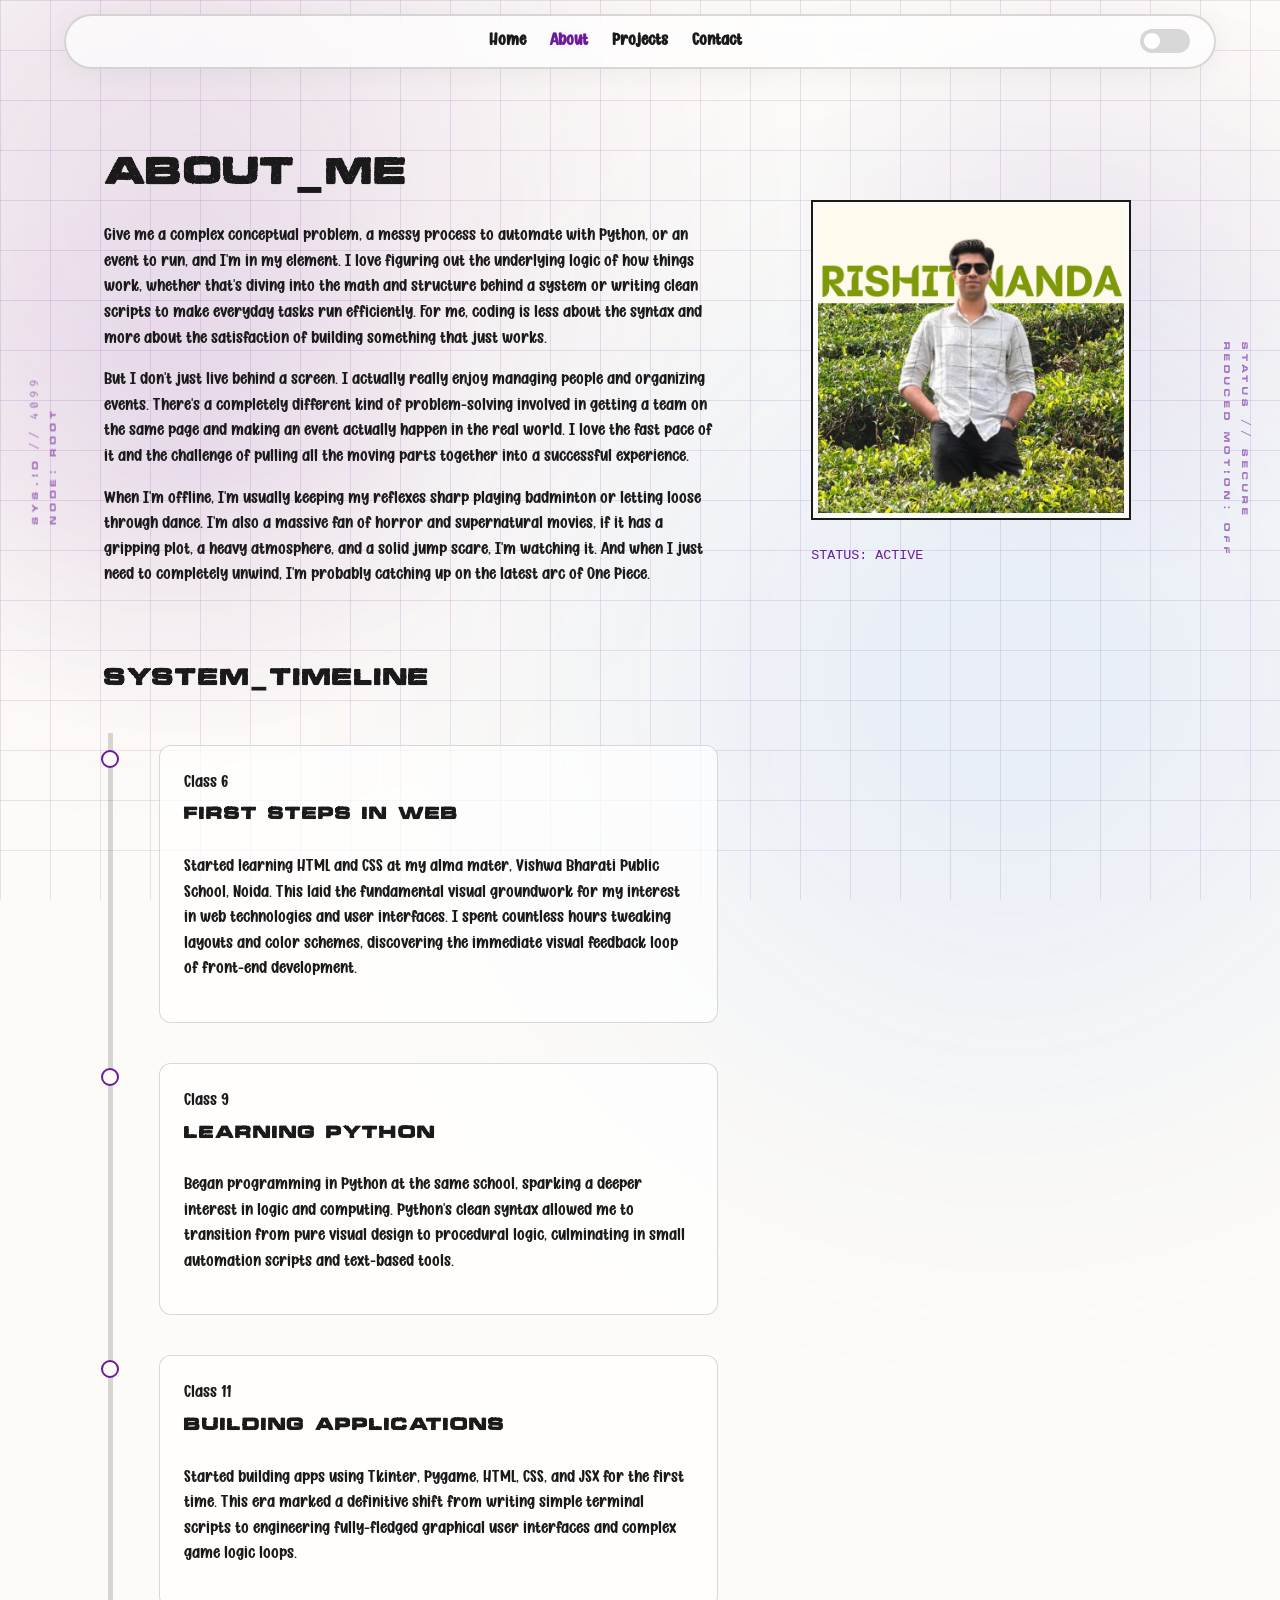
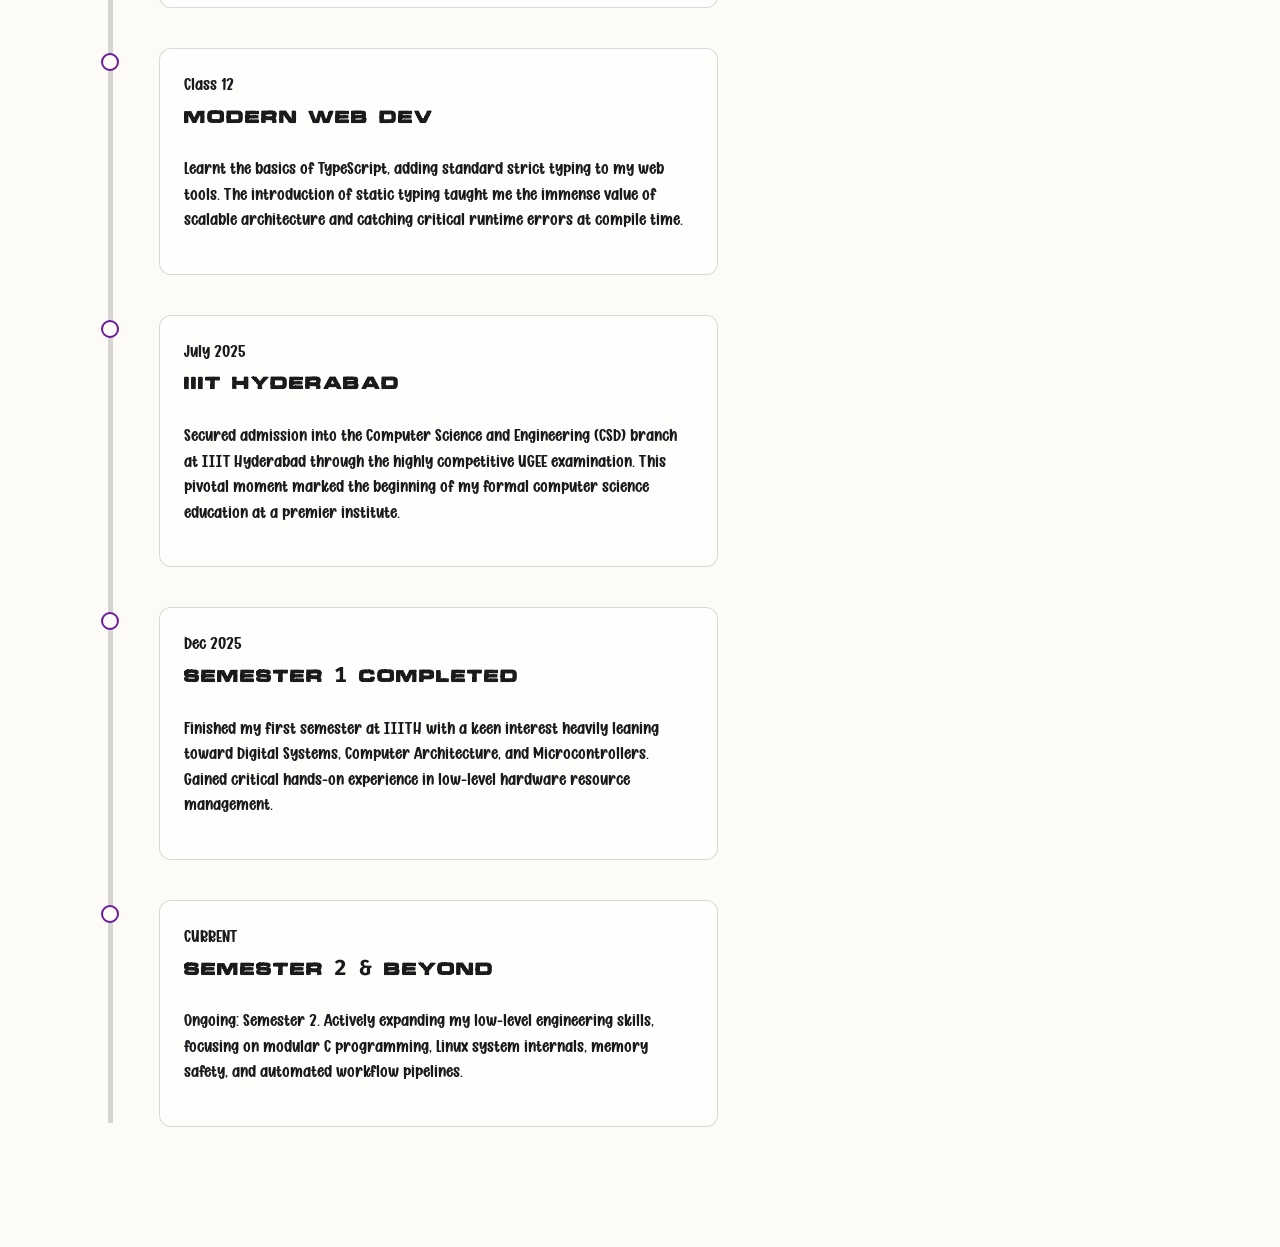
==== commit bbe6f162: "Multiple Bug Fixes and Feature Updates" ====
--- a/about.html
+++ b/about.html
@@ -13,7 +13,6 @@
     </script>
 </head>
 <body>
-
     <div class="blob blob-1"></div>
     <div class="blob blob-2"></div>
 
@@ -44,13 +43,13 @@
         <section id="about-main-text" class="hero-main scroll-animate">
             <h1 class="hero-animate delay-1" style="font-size: 3rem; margin-bottom: 1rem;">ABOUT_ME</h1>
             <p>
-                Give me a complex conceptual problem, a messy process to automate with Python, or an event to run, and I'm in my element. I love figuring out the underlying logic of how things work—whether that's diving into the math and structure behind a system or writing clean scripts to make everyday tasks run efficiently. For me, coding is less about the syntax and more about the satisfaction of building something that just works.
+                Give me a complex conceptual problem, a messy process to automate with Python, or an event to run, and I'm in my element. I love figuring out the underlying logic of how things work, whether that's diving into the math and structure behind a system or writing clean scripts to make everyday tasks run efficiently. For me, coding is less about the syntax and more about the satisfaction of building something that just works.
             </p>
             <p>
                 But I don't just live behind a screen. I actually really enjoy managing people and organizing events. There's a completely different kind of problem-solving involved in getting a team on the same page and making an event actually happen in the real world. I love the fast pace of it and the challenge of pulling all the moving parts together into a successful experience.
             </p>
             <p>
-                When I'm offline, I'm usually keeping my reflexes sharp playing badminton or letting loose through dance. I'm also a massive fan of horror and supernatural movies—if it has a gripping plot, a heavy atmosphere, and a solid jump scare, I'm watching it. And when I just need to completely unwind, I'm probably catching up on the latest arc of One Piece.
+                When I'm offline, I'm usually keeping my reflexes sharp playing badminton or letting loose through dance. I'm also a massive fan of horror and supernatural movies, if it has a gripping plot, a heavy atmosphere, and a solid jump scare, I'm watching it. And when I just need to completely unwind, I'm probably catching up on the latest arc of One Piece.
             </p>
         </section>
 
@@ -66,7 +65,7 @@
         <section class="timeline-section scroll-animate">
             <h2 class="section-title">SYSTEM_TIMELINE</h2>
             <ul class="timeline-list">
-                <li class="timeline-item">
+                <li class="timeline-item" tabindex="0">
                     <div class="timeline-card">
                         <span class="tag">Class 6</span>
                         <h3>First Steps in Web</h3>
@@ -74,7 +73,7 @@
                         <div class="timeline-content"></div>
                     </div>
                 </li>
-                <li class="timeline-item">
+                <li class="timeline-item" tabindex="0">
                     <div class="timeline-card">
                         <span class="tag">Class 9</span>
                         <h3>Learning Python</h3>
@@ -82,7 +81,7 @@
                         <div class="timeline-content"></div>
                     </div>
                 </li>
-                <li class="timeline-item">
+                <li class="timeline-item" tabindex="0">
                     <div class="timeline-card">
                         <span class="tag">Class 11</span>
                         <h3>Building Applications</h3>
@@ -90,7 +89,7 @@
                         <div class="timeline-content"></div>
                     </div>
                 </li>
-                <li class="timeline-item">
+                <li class="timeline-item" tabindex="0">
                     <div class="timeline-card">
                         <span class="tag">Class 12</span>
                         <h3>Modern Web Dev</h3>
@@ -98,7 +97,7 @@
                         <div class="timeline-content"></div>
                     </div>
                 </li>
-                <li class="timeline-item">
+                <li class="timeline-item" tabindex="0">
                     <div class="timeline-card">
                         <span class="tag">July 2025</span>
                         <h3>IIIT Hyderabad</h3>
@@ -106,7 +105,7 @@
                         <div class="timeline-content"></div>
                     </div>
                 </li>
-                <li class="timeline-item">
+                <li class="timeline-item" tabindex="0">
                     <div class="timeline-card">
                         <span class="tag">Dec 2025</span>
                         <h3>Semester 1 Completed</h3>
@@ -114,7 +113,7 @@
                         <div class="timeline-content"></div>
                     </div>
                 </li>
-                <li class="timeline-item">
+                <li class="timeline-item" tabindex="0">
                     <div class="timeline-card">
                         <span class="tag">CURRENT</span>
                         <h3>Semester 2 & Beyond</h3>
--- a/style.css
+++ b/style.css
@@ -224,6 +224,12 @@
     text-shadow: 0 0 8px var(--glow-color);
 }
 
+.nav-links a:focus-visible {
+    outline: 2px solid var(--accent-color);
+    outline-offset: 4px;
+    border-radius: 4px;
+}
+
 
 /* Project Filters */
 .filter-controls {
@@ -250,6 +256,11 @@
     border-color: var(--accent-color);
     color: var(--bg-color);
     box-shadow: 0 0 15px var(--glow-color);
+}
+
+.filter-btn:focus-visible {
+    outline: 2px solid var(--accent-color);
+    outline-offset: 3px;
 }
 
 /* centers content and handles spacing for every page */
@@ -375,6 +386,12 @@
     color: var(--accent-color);
 }
 
+.social-links-hero a:focus-visible {
+    outline: 2px solid var(--accent-color);
+    outline-offset: 4px;
+    border-radius: 4px;
+}
+
 /* Breathing effect of main panel on index page. Cubic bezier (ease-in-out) defines the rhythm, or how, i.e. start slow, get fast in middle, then end slow.*/
 .floating-element {
     animation: gentleFloat 10s infinite ease-in-out;
@@ -444,8 +461,15 @@
 }
 
 /* vertical accent bar is disabled normally, but scaleY(1) opens it to full length on hovering */
-.project-card:hover::before {
+.project-card:hover::before,
+.project-card:focus-within::before {
     transform: scaleY(1);
+}
+
+.project-card:focus-visible,
+.timeline-item:focus-visible {
+    outline: 3px solid var(--accent-color);
+    outline-offset: 5px;
 }
 
 /* small labels over every project */
@@ -560,6 +584,11 @@
 
 input:checked+.slider:before {
     transform: translateX(26px);
+}
+
+.switch input:focus-visible + .slider {
+    outline: 2px solid var(--accent-color);
+    outline-offset: 4px;
 }
 
 
@@ -626,6 +655,11 @@
     color: var(--white);
 }
 
+.toast-btn:focus-visible {
+    outline: 2px solid var(--accent-color);
+    outline-offset: 2px;
+}
+
 
 /* 
    Reduced Motion Styling:
@@ -767,6 +801,33 @@
         display: block;
     }
 
+/* Accessibility Utilities */
+
+.modal-close-btn {
+    background: transparent;
+    border: 1px solid var(--accent-color);
+    color: var(--text-color);
+    padding: var(--space-xs) var(--space-sm);
+    cursor: pointer;
+    border-radius: 4px;
+    font-family: var(--font-display);
+    font-size: var(--text-sm);
+    transition: var(--transition-main);
+    width: fit-content;
+    align-self: flex-end;
+    margin-bottom: var(--space-md);
+}
+
+.modal-close-btn:hover {
+    background: var(--accent-color);
+    color: var(--white);
+}
+
+.modal-close-btn:focus-visible {
+    outline: 2px solid var(--accent-color);
+    outline-offset: 4px;
+}
+
     /* Project modal adjustments */
     .modal-content {
         height: auto !important;
@@ -907,7 +968,8 @@
 
 input:focus,
 textarea:focus {
-    outline: none;
+    outline: 2px solid var(--accent-color);
+    outline-offset: 2px;
     border-color: var(--accent-color);
     box-shadow: 0 0 15px var(--glow-color);
     background: var(--bg-color);
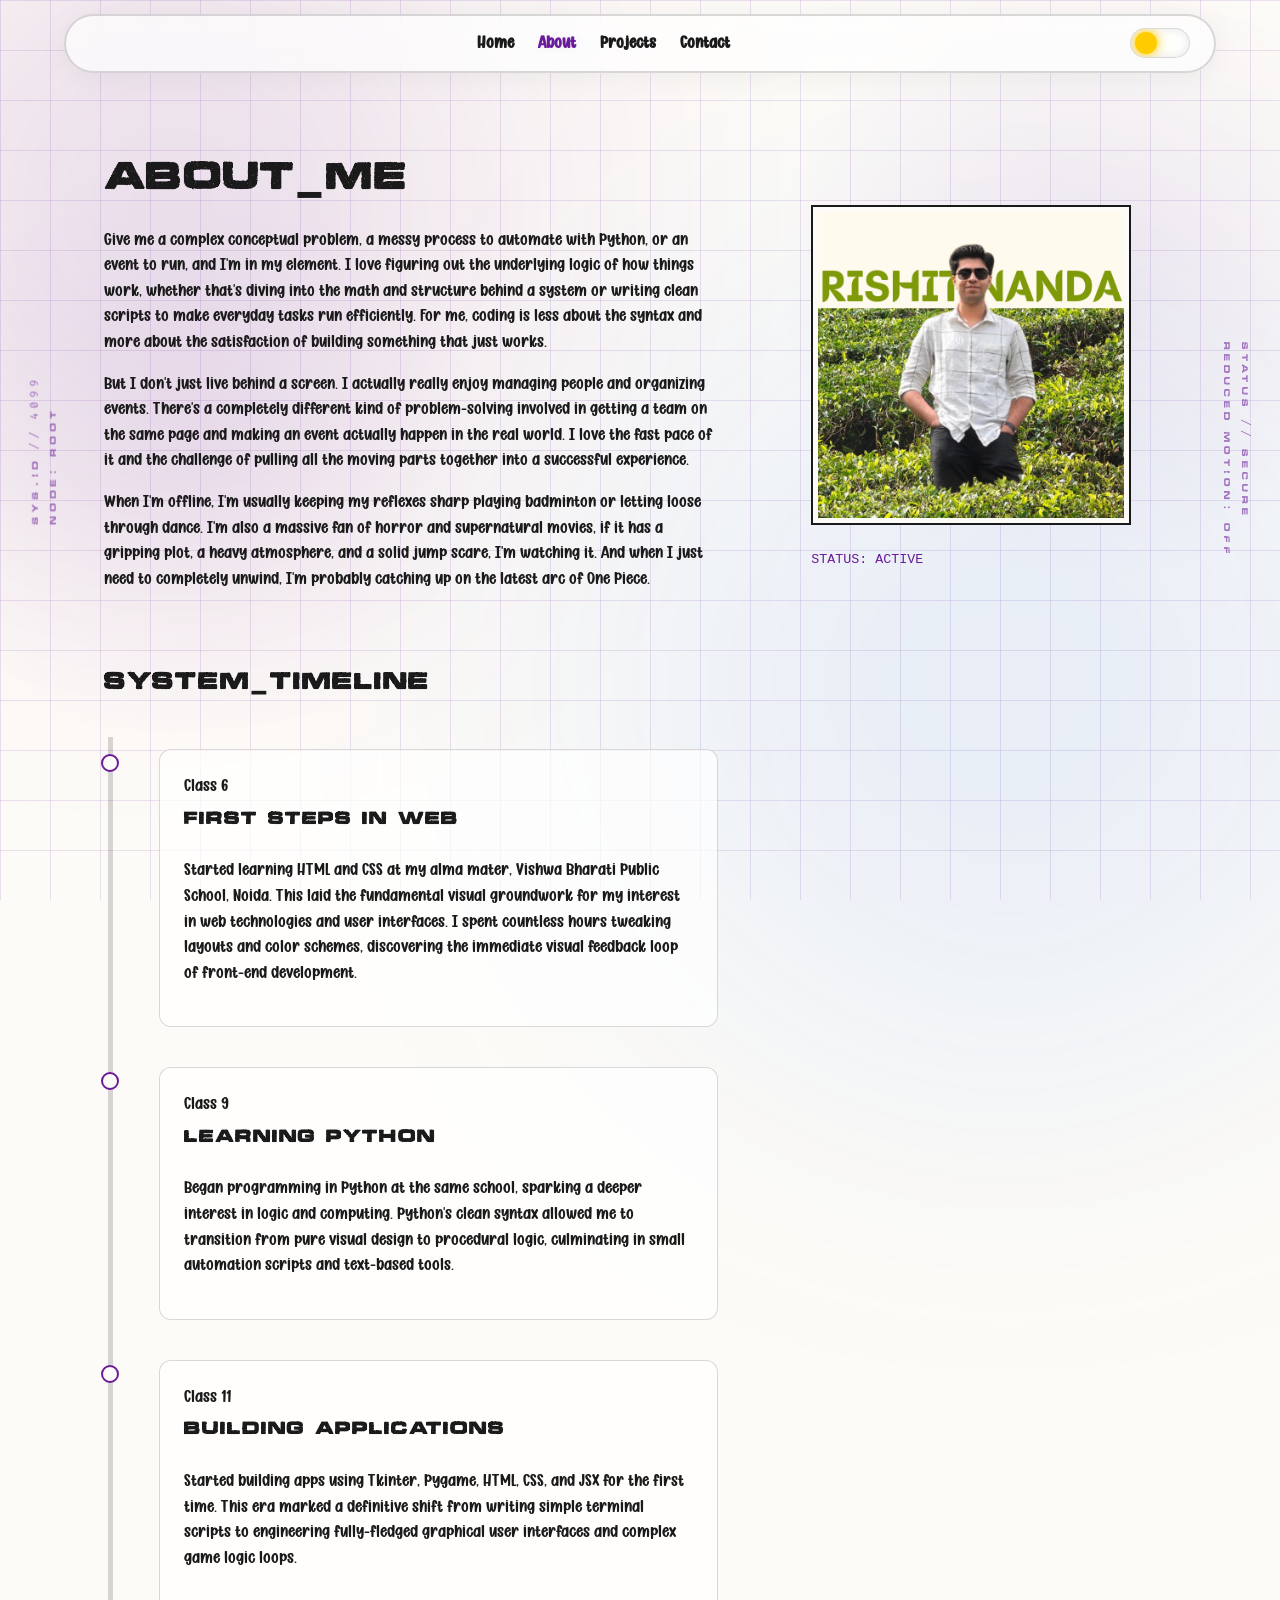
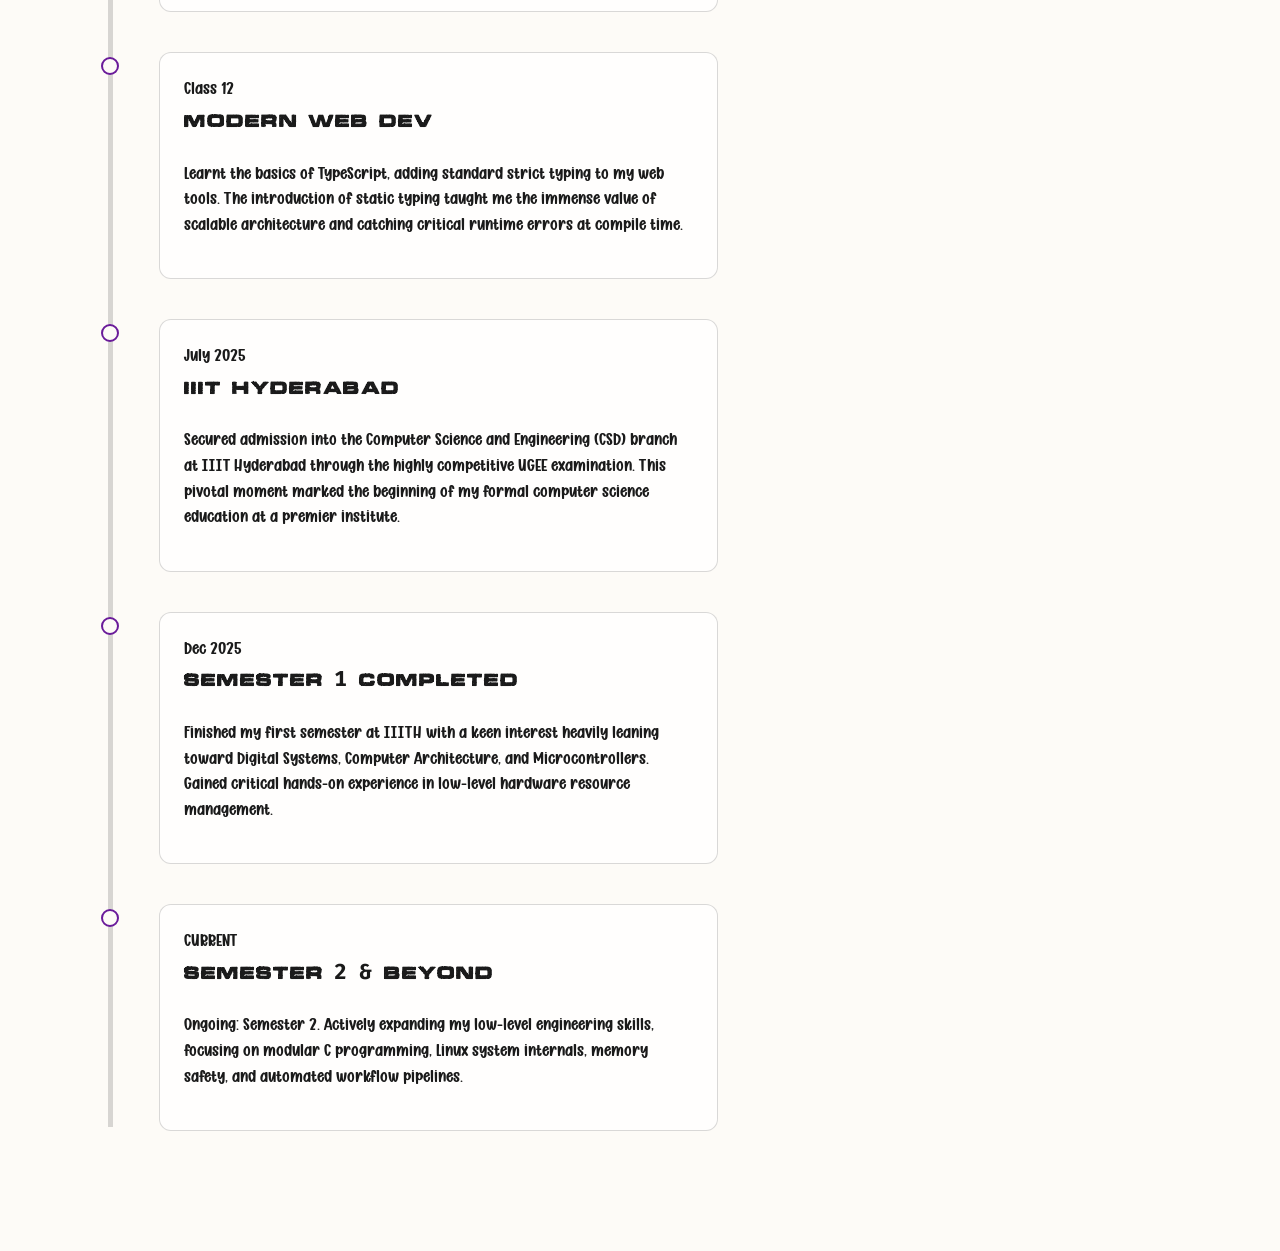
==== commit 57a65b39: "Minor Bug Fixes" ====
--- a/about.html
+++ b/about.html
@@ -5,6 +5,10 @@
     <meta name="viewport" content="width=device-width, initial-scale=1.0">
     <title>About | Rishit Nanda</title>
     <meta name="description" content="About Rishit Nanda - Systems and Interface Design Portfolio">
+    <link rel="preconnect" href="https://fonts.googleapis.com">
+    <link rel="preconnect" href="https://fonts.gstatic.com" crossorigin>
+    <link href="https://fonts.googleapis.com/css2?family=Fira+Code:wght@400;700&display=swap" rel="stylesheet">
+    <link rel="preload" href="font_display.ttf" as="font" type="font/ttf" crossorigin>
     <link rel="stylesheet" href="style.css">
     <script>
         // Set theme immediately to avoid flash
@@ -31,7 +35,7 @@
             </ul>
             <div class="switch-group">
                 <label class="switch">
-                    <input type="checkbox" id="theme-toggle">
+                    <input type="checkbox" id="theme-toggle" aria-label="Toggle dark mode">
                     <span class="slider"></span>
                 </label>
             </div>
@@ -55,7 +59,7 @@
 
         <aside id="about-side-img" class="hero-side scroll-animate" style="display: flex; flex-direction: column; align-items: center; justify-content: center; padding-top: 2rem;">
             <div class="about-image floating-element">
-                <img src="images/pfp.jpg" alt="Rishit Nanda" id="pfp" style="max-width: 320px; border: 2px solid var(--text-color); padding: 5px; background: var(--bg-color); object-fit: cover;">
+                <img src="images/pfp.jpg" alt="Rishit Nanda" id="pfp" fetchpriority="high" style="max-width: 320px; border: 2px solid var(--text-color); padding: 5px; background: var(--bg-color); object-fit: cover;">
                 <br>
                 <small class="status-indicator"></small>
             </div>
@@ -65,56 +69,56 @@
         <section class="timeline-section scroll-animate">
             <h2 class="section-title">SYSTEM_TIMELINE</h2>
             <ul class="timeline-list">
-                <li class="timeline-item" tabindex="0">
-                    <div class="timeline-card">
+                <li class="timeline-item">
+                    <div class="timeline-card" tabindex="0" role="button" aria-expanded="false" aria-label="Timeline event">
                         <span class="tag">Class 6</span>
                         <h3>First Steps in Web</h3>
                         <p>Started learning HTML and CSS at my alma mater, Vishwa Bharati Public School, Noida. This laid the fundamental visual groundwork for my interest in web technologies and user interfaces. I spent countless hours tweaking layouts and color schemes, discovering the immediate visual feedback loop of front-end development.</p>
                         <div class="timeline-content"></div>
                     </div>
                 </li>
-                <li class="timeline-item" tabindex="0">
-                    <div class="timeline-card">
+                <li class="timeline-item">
+                    <div class="timeline-card" tabindex="0" role="button" aria-expanded="false" aria-label="Timeline event">
                         <span class="tag">Class 9</span>
                         <h3>Learning Python</h3>
                         <p>Began programming in Python at the same school, sparking a deeper interest in logic and computing. Python's clean syntax allowed me to transition from pure visual design to procedural logic, culminating in small automation scripts and text-based tools.</p>
                         <div class="timeline-content"></div>
                     </div>
                 </li>
-                <li class="timeline-item" tabindex="0">
-                    <div class="timeline-card">
+                <li class="timeline-item">
+                    <div class="timeline-card" tabindex="0" role="button" aria-expanded="false" aria-label="Timeline event">
                         <span class="tag">Class 11</span>
                         <h3>Building Applications</h3>
                         <p>Started building apps using Tkinter, Pygame, HTML, CSS, and JSX for the first time. This era marked a definitive shift from writing simple terminal scripts to engineering fully-fledged graphical user interfaces and complex game logic loops.</p>
                         <div class="timeline-content"></div>
                     </div>
                 </li>
-                <li class="timeline-item" tabindex="0">
-                    <div class="timeline-card">
+                <li class="timeline-item">
+                    <div class="timeline-card" tabindex="0" role="button" aria-expanded="false" aria-label="Timeline event">
                         <span class="tag">Class 12</span>
                         <h3>Modern Web Dev</h3>
                         <p>Learnt the basics of TypeScript, adding standard strict typing to my web tools. The introduction of static typing taught me the immense value of scalable architecture and catching critical runtime errors at compile time.</p>
                         <div class="timeline-content"></div>
                     </div>
                 </li>
-                <li class="timeline-item" tabindex="0">
-                    <div class="timeline-card">
+                <li class="timeline-item">
+                    <div class="timeline-card" tabindex="0" role="button" aria-expanded="false" aria-label="Timeline event">
                         <span class="tag">July 2025</span>
                         <h3>IIIT Hyderabad</h3>
                         <p>Secured admission into the Computer Science and Engineering (CSD) branch at IIIT Hyderabad through the highly competitive UGEE examination. This pivotal moment marked the beginning of my formal computer science education at a premier institute.</p>
                         <div class="timeline-content"></div>
                     </div>
                 </li>
-                <li class="timeline-item" tabindex="0">
-                    <div class="timeline-card">
+                <li class="timeline-item">
+                    <div class="timeline-card" tabindex="0" role="button" aria-expanded="false" aria-label="Timeline event">
                         <span class="tag">Dec 2025</span>
                         <h3>Semester 1 Completed</h3>
                         <p>Finished my first semester at IIITH with a keen interest heavily leaning toward Digital Systems, Computer Architecture, and Microcontrollers. Gained critical hands-on experience in low-level hardware resource management.</p>
                         <div class="timeline-content"></div>
                     </div>
                 </li>
-                <li class="timeline-item" tabindex="0">
-                    <div class="timeline-card">
+                <li class="timeline-item">
+                    <div class="timeline-card" tabindex="0" role="button" aria-expanded="false" aria-label="Timeline event">
                         <span class="tag">CURRENT</span>
                         <h3>Semester 2 & Beyond</h3>
                         <p>Ongoing: Semester 2. Actively expanding my low-level engineering skills, focusing on modular C programming, Linux system internals, memory safety, and automated workflow pipelines.</p>
@@ -127,11 +131,11 @@
 
     <!-- Timeline image display (desktop only) -->
     <div id="timeline-hover-display">
-        <img id="timeline-img" src="">
+        <img id="timeline-img" src="images/timeline_entry_1.jpg" alt="Timeline overview image">
     </div>
 
     <!-- Load scripts -->
-    <script src="script.js"></script>
+    <script src="script.js" defer></script>
     <script type="module">
         import { ReadingProgress } from './progress.js';
         new ReadingProgress('progress-bar');
--- a/style.css
+++ b/style.css
@@ -1,10 +1,11 @@
 /* Fonts */
-@import url('https://fonts.googleapis.com/css2?family=Fira+Code:wght@400;700&display=swap');
+
 
 /* Primary font for headers; excludes digits */
 @font-face {
     font-family: 'Flashstrike';
     src: url('font_display.ttf') format('truetype');
+    font-display: swap;
     unicode-range: U+0000-002F, U+003A-10FFFF;
 }
 
@@ -12,6 +13,7 @@
 @font-face {
     font-family: 'Handmade';
     src: url('font_body.otf') format('opentype');
+    font-display: swap;
 }
 
 
@@ -154,6 +156,19 @@
     margin-top: 0;
 }
 
+/* Screen reader only utility */
+.sr-only {
+    position: absolute;
+    width: 1px;
+    height: 1px;
+    padding: 0;
+    margin: -1px;
+    overflow: hidden;
+    clip: rect(0, 0, 0, 0);
+    white-space: nowrap;
+    border: 0;
+}
+
 h1 {
     font-size: var(--text-3xl);
     margin-bottom: var(--space-md);
@@ -540,12 +555,13 @@
 }
 
 
-/* Toggle Switches */
+/* Premium Holographic Theme Toggle */
 .switch {
     position: relative;
     display: inline-block;
-    width: 50px;
-    height: 24px;
+    width: 60px;
+    height: 30px;
+    margin-left: var(--space-md);
 }
 
 .switch input {
@@ -561,34 +577,88 @@
     left: 0;
     right: 0;
     bottom: 0;
-    background-color: var(--border-color);
-    transition: .4s;
+    background: var(--glass-bg);
+    backdrop-filter: blur(10px);
+    border: 1px solid var(--border-color);
+    transition: var(--transition-main);
     border-radius: 34px;
-}
-
+    box-shadow: inset 0 0 10px rgba(0, 0, 0, 0.1);
+    overflow: hidden;
+}
+
+/* The knob (Sun state by default) */
 .slider:before {
     position: absolute;
     content: "";
-    height: 16px;
-    width: 16px;
+    height: 22px;
+    width: 22px;
     left: 4px;
-    bottom: 4px;
-    background-color: var(--white);
-    transition: .4s;
+    top: 3px;
+    background: #ffcc00;
+    transition: var(--transition-main);
     border-radius: 50%;
+    box-shadow: 0 0 10px #ffcc00, 0 0 20px rgba(255, 204, 0, 0.4);
+    z-index: 2;
+}
+
+/* Moon craters (invisible in Sun state) */
+.slider:after {
+    content: "";
+    position: absolute;
+    width: 3px;
+    height: 3px;
+    background: rgba(0, 0, 0, 0.15);
+    border-radius: 50%;
+    left: 10px;
+    top: 8px;
+    opacity: 0;
+    transition: var(--transition-main);
+    box-shadow: 6px 4px 0 rgba(0, 0, 0, 0.15), 2px 10px 0 rgba(0, 0, 0, 0.15);
+    z-index: 3;
 }
 
 input:checked+.slider {
-    background-color: var(--accent-color);
+    background: rgba(106, 27, 154, 0.2);
+    border-color: var(--accent-color);
 }
 
 input:checked+.slider:before {
-    transform: translateX(26px);
-}
-
-.switch input:focus-visible + .slider {
+    transform: translateX(28px);
+    background: #f5f5f5;
+    box-shadow: 0 0 10px #f5f5f5, 0 0 20px rgba(209, 196, 233, 0.6);
+}
+
+input:checked+.slider:after {
+    opacity: 1;
+    transform: translateX(28px);
+}
+
+/* Theme Toggle Focus Indicator */
+.switch input:focus-visible+.slider {
     outline: 2px solid var(--accent-color);
     outline-offset: 4px;
+}
+
+/* Power Surge Animation */
+@keyframes themeSurge {
+    0% {
+        transform: scale(1);
+        filter: brightness(1);
+    }
+
+    50% {
+        transform: scale(1.1);
+        filter: brightness(1.4);
+    }
+
+    100% {
+        transform: scale(1);
+        filter: brightness(1);
+    }
+}
+
+.switch-surge {
+    animation: themeSurge 0.5s cubic-bezier(0.175, 0.885, 0.32, 1.275);
 }
 
 
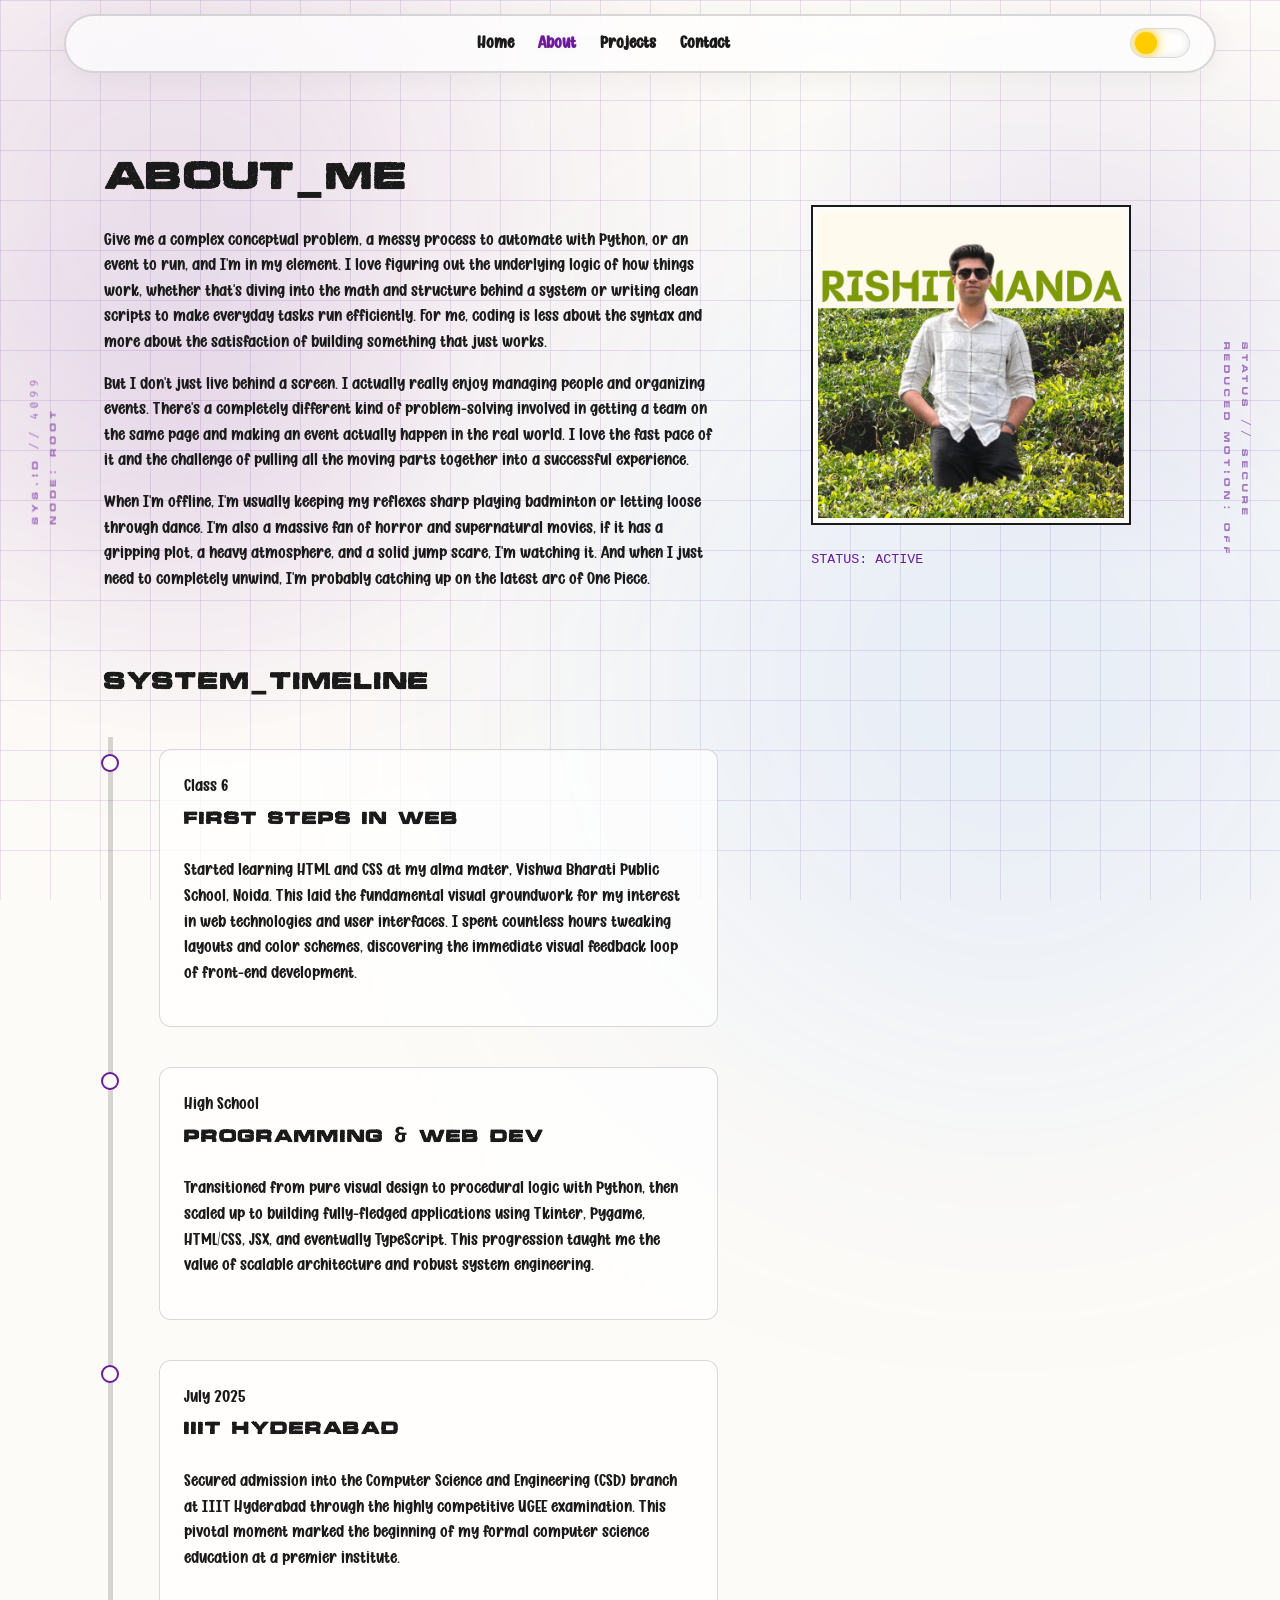
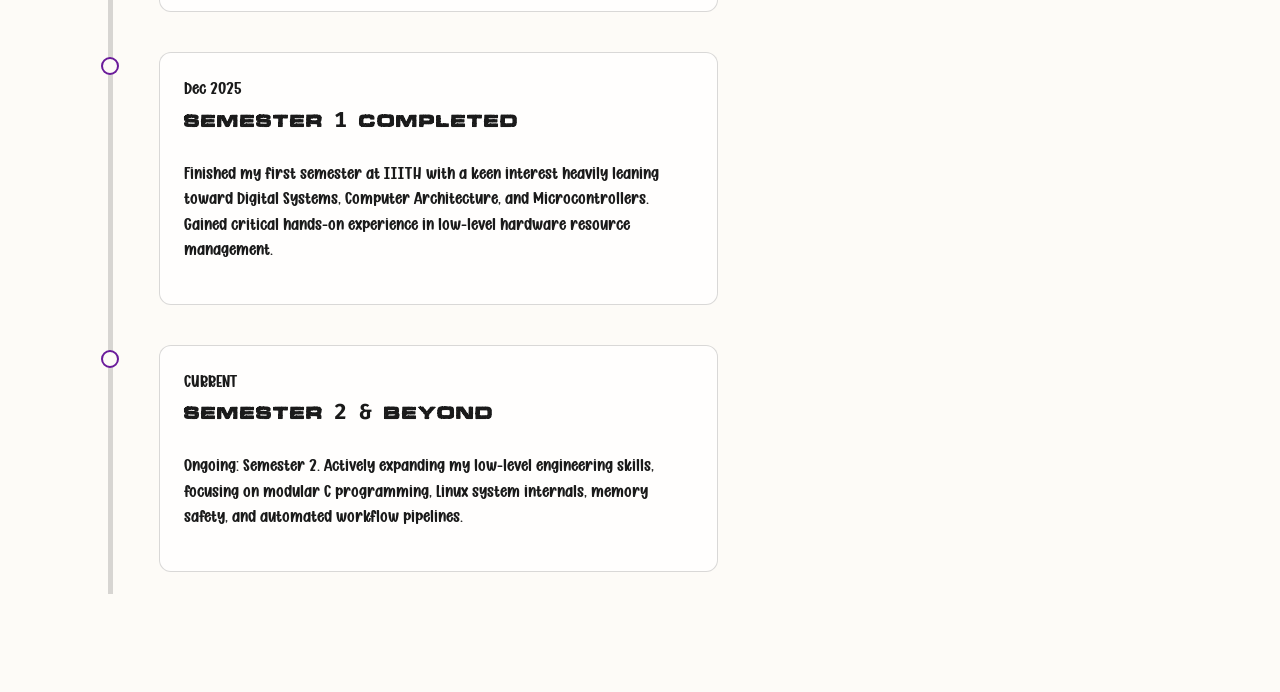
==== commit b97a2a58: "Version 1.0" ====
--- a/about.html
+++ b/about.html
@@ -19,6 +19,7 @@
 <body>
     <div class="blob blob-1"></div>
     <div class="blob blob-2"></div>
+    <canvas id="bg-canvas"></canvas>
 
     <div class="hud hud-left">SYS.ID // 4099<br>NODE: ROOT</div>
     <div class="hud hud-right">STATUS // SECURE<br>_minimalist (to be replaced by script.js)_</div>
@@ -79,25 +80,9 @@
                 </li>
                 <li class="timeline-item">
                     <div class="timeline-card" tabindex="0" role="button" aria-expanded="false" aria-label="Timeline event">
-                        <span class="tag">Class 9</span>
-                        <h3>Learning Python</h3>
-                        <p>Began programming in Python at the same school, sparking a deeper interest in logic and computing. Python's clean syntax allowed me to transition from pure visual design to procedural logic, culminating in small automation scripts and text-based tools.</p>
-                        <div class="timeline-content"></div>
-                    </div>
-                </li>
-                <li class="timeline-item">
-                    <div class="timeline-card" tabindex="0" role="button" aria-expanded="false" aria-label="Timeline event">
-                        <span class="tag">Class 11</span>
-                        <h3>Building Applications</h3>
-                        <p>Started building apps using Tkinter, Pygame, HTML, CSS, and JSX for the first time. This era marked a definitive shift from writing simple terminal scripts to engineering fully-fledged graphical user interfaces and complex game logic loops.</p>
-                        <div class="timeline-content"></div>
-                    </div>
-                </li>
-                <li class="timeline-item">
-                    <div class="timeline-card" tabindex="0" role="button" aria-expanded="false" aria-label="Timeline event">
-                        <span class="tag">Class 12</span>
-                        <h3>Modern Web Dev</h3>
-                        <p>Learnt the basics of TypeScript, adding standard strict typing to my web tools. The introduction of static typing taught me the immense value of scalable architecture and catching critical runtime errors at compile time.</p>
+                        <span class="tag">High School</span>
+                        <h3>Programming & Web Dev</h3>
+                        <p>Transitioned from pure visual design to procedural logic with Python, then scaled up to building fully-fledged applications using Tkinter, Pygame, HTML/CSS, JSX, and eventually TypeScript. This progression taught me the value of scalable architecture and robust system engineering.</p>
                         <div class="timeline-content"></div>
                     </div>
                 </li>
@@ -135,10 +120,15 @@
     </div>
 
     <!-- Load scripts -->
-    <script src="script.js" defer></script>
     <script type="module">
+        import { initMain } from './script.js';
         import { ReadingProgress } from './progress.js';
+        import { BackgroundEffect } from './bg-effect.js';
+
+        // Initialize all modules
+        initMain();
         new ReadingProgress('progress-bar');
+        new BackgroundEffect('bg-canvas');
     </script>
 </body>
 </html>
--- a/style.css
+++ b/style.css
@@ -1,6 +1,3 @@
-/* Fonts */
-
-
 /* Primary font for headers; excludes digits */
 @font-face {
     font-family: 'Flashstrike';
@@ -156,22 +153,12 @@
     margin-top: 0;
 }
 
-/* Screen reader only utility */
-.sr-only {
-    position: absolute;
-    width: 1px;
-    height: 1px;
-    padding: 0;
-    margin: -1px;
-    overflow: hidden;
-    clip: rect(0, 0, 0, 0);
-    white-space: nowrap;
-    border: 0;
-}
+
 
 h1 {
     font-size: var(--text-3xl);
     margin-bottom: var(--space-md);
+    white-space: nowrap;
 }
 
 h2 {
@@ -310,6 +297,16 @@
     writing-mode: vertical-rl;
 }
 
+#bg-canvas {
+    position: fixed;
+    top: 0;
+    left: 0;
+    width: 100%;
+    height: 100%;
+    z-index: -1;
+    pointer-events: none;
+}
+
 .hud-left {
     left: 2%;
     transform: translateY(-50%) rotate(180deg);
@@ -383,6 +380,7 @@
     max-width: 800px;
     width: 100%;
     z-index: 10;
+    container-type: inline-size;
 }
 
 .social-links-hero {
@@ -731,16 +729,7 @@
 }
 
 
-/* 
-   Reduced Motion Styling:
-   This section handles accessibility for users who prefer reduced motion.
-   I have removed the manual toggle button to strictly adhere to the system-level 
-   'prefers-reduced-motion' media query. This ensures a consistent and predictable
-   experience across the entire OS, while also improving performance by avoiding
-   unnecessary JavaScript-based class toggling. All animations and transitions 
-   are set to 0.01ms (to allow animation-end events to still trigger) when 
-   reduced motion is enabled.
-*/
+/* Reduced Motion Styling */
 @media (prefers-reduced-motion: reduce) {
     * {
         animation-duration: 0.01ms !important;
@@ -766,24 +755,29 @@
     }
 
     nav {
-        flex-wrap: wrap;
-        border-radius: 20px;
-        gap: 10px;
-        padding: 10px;
+        flex-wrap: nowrap !important;
+        border-radius: 50px;
+        gap: clamp(10px, 5vw, 30px);
+        padding: clamp(12px, 3vh, 16px) clamp(18px, 6vw, 30px);
         justify-content: center;
+        width: fit-content;
+        max-width: 95%;
+        border-width: 1px;
     }
 
     .nav-links {
-        flex-wrap: wrap;
-        justify-content: center;
-        gap: 15px;
-        font-size: 0.9rem;
+        flex-grow: 1;
+        flex-wrap: nowrap;
+        justify-content: flex-start;
+        gap: clamp(8px, 2.5vw, 18px);
+        font-size: clamp(0.75rem, 2.2vw, 0.9rem);
     }
 
     /* Center switches on mobile */
     .switch-group {
-        width: 100%;
-        justify-content: center;
+        width: auto !important;
+        justify-content: flex-end;
+        margin-left: 0;
     }
 
     .hud {
@@ -871,32 +865,32 @@
         display: block;
     }
 
-/* Accessibility Utilities */
-
-.modal-close-btn {
-    background: transparent;
-    border: 1px solid var(--accent-color);
-    color: var(--text-color);
-    padding: var(--space-xs) var(--space-sm);
-    cursor: pointer;
-    border-radius: 4px;
-    font-family: var(--font-display);
-    font-size: var(--text-sm);
-    transition: var(--transition-main);
-    width: fit-content;
-    align-self: flex-end;
-    margin-bottom: var(--space-md);
-}
-
-.modal-close-btn:hover {
-    background: var(--accent-color);
-    color: var(--white);
-}
-
-.modal-close-btn:focus-visible {
-    outline: 2px solid var(--accent-color);
-    outline-offset: 4px;
-}
+    /* Accessibility Utilities */
+
+    .modal-close-btn {
+        background: transparent;
+        border: 1px solid var(--accent-color);
+        color: var(--text-color);
+        padding: var(--space-xs) var(--space-sm);
+        cursor: pointer;
+        border-radius: 4px;
+        font-family: var(--font-display);
+        font-size: var(--text-sm);
+        transition: var(--transition-main);
+        width: fit-content;
+        align-self: flex-end;
+        margin-bottom: var(--space-md);
+    }
+
+    .modal-close-btn:hover {
+        background: var(--accent-color);
+        color: var(--white);
+    }
+
+    .modal-close-btn:focus-visible {
+        outline: 2px solid var(--accent-color);
+        outline-offset: 4px;
+    }
 
     /* Project modal adjustments */
     .modal-content {
@@ -941,15 +935,15 @@
     }
 
     .glass-panel {
-        padding: var(--space-lg) !important;
-        max-width: 90% !important;
+        padding: clamp(2.5rem, 8vw, 4rem) var(--space-lg) !important;
+        max-width: 92% !important;
         margin: 0 auto !important;
+        border-radius: var(--radius);
     }
 
     /* Prevent heading overflow with fluid scaling */
     h1,
     h2 {
-        word-break: break-all;
         /* Allow breaking of long single-word identifiers */
         overflow-wrap: break-word;
         font-size: clamp(1.2rem, 7vw, 2.0rem);
@@ -962,8 +956,8 @@
     }
 
     .filter-btn {
-        font-size: var(--text-sm);
-        padding: var(--space-xs) var(--space-md);
+        font-size: clamp(0.65rem, 2vw, 0.8rem);
+        padding: 6px clamp(8px, 2vw, 12px);
     }
 
     /* Contact page adjustments (not mentioned in contact.html, reasoning in README) */
@@ -983,9 +977,9 @@
     }
 
     .cyber-btn {
-        font-size: 0.9rem !important;
+        font-size: clamp(0.75rem, 2.5vw, 0.9rem) !important;
         letter-spacing: 1px !important;
-        padding: 0.8rem !important;
+        padding: 0.6rem 1rem !important;
         clip-path: none !important;
     }
 
@@ -1161,8 +1155,8 @@
 }
 
 /* opened state */
-.timeline-item[aria-expanded="true"] .timeline-content {
-    max-height: 500px;
+.timeline-card[aria-expanded="true"] .timeline-content {
+    max-height: 1000px;
     opacity: 1;
     padding-top: 1rem;
     border-top: 1px solid var(--border-color);
@@ -1310,11 +1304,55 @@
 .hero h1.hero-animate {
     font-size: 5rem;
     margin-bottom: 1rem;
-}
-
+    text-align: center;
+    white-space: normal;
+}
+
+@media (max-width: 1023px) {
+    .hero h1.hero-animate {
+        font-size: clamp(2.5rem, 10vw, 4.5rem);
+        line-height: 1.2;
+        margin-bottom: 1rem;
+    }
+}
+
+/* Large phones and tablets */
 @media (max-width: 768px) {
     .hero h1.hero-animate {
-        font-size: 3rem;
+        font-size: clamp(2.8rem, 11vw, 4.2rem);
+        line-height: 1.15;
+        margin: 0 auto 1.5rem;
+    }
+}
+
+/* Medium phones */
+@media (max-width: 480px) {
+    .hero h1.hero-animate {
+        font-size: clamp(2.3rem, 9vw, 3.5rem);
+        line-height: 1.15;
+        margin: 0 auto 1.5rem;
+    }
+}
+
+/* Small phones */
+@media (max-width: 360px) {
+    .hero h1.hero-animate {
+        font-size: clamp(1.9rem, 8vw, 3rem);
+        line-height: 1.1;
+        margin: 0 auto 1.2rem;
+    }
+
+    .social-links-hero {
+        gap: 2.5rem;
+        margin-top: 1rem;
+    }
+
+    .social-links-hero svg {
+        transform: scale(1.4);
+    }
+
+    .typewriter-text {
+        font-size: 1.1rem;
     }
 }
 
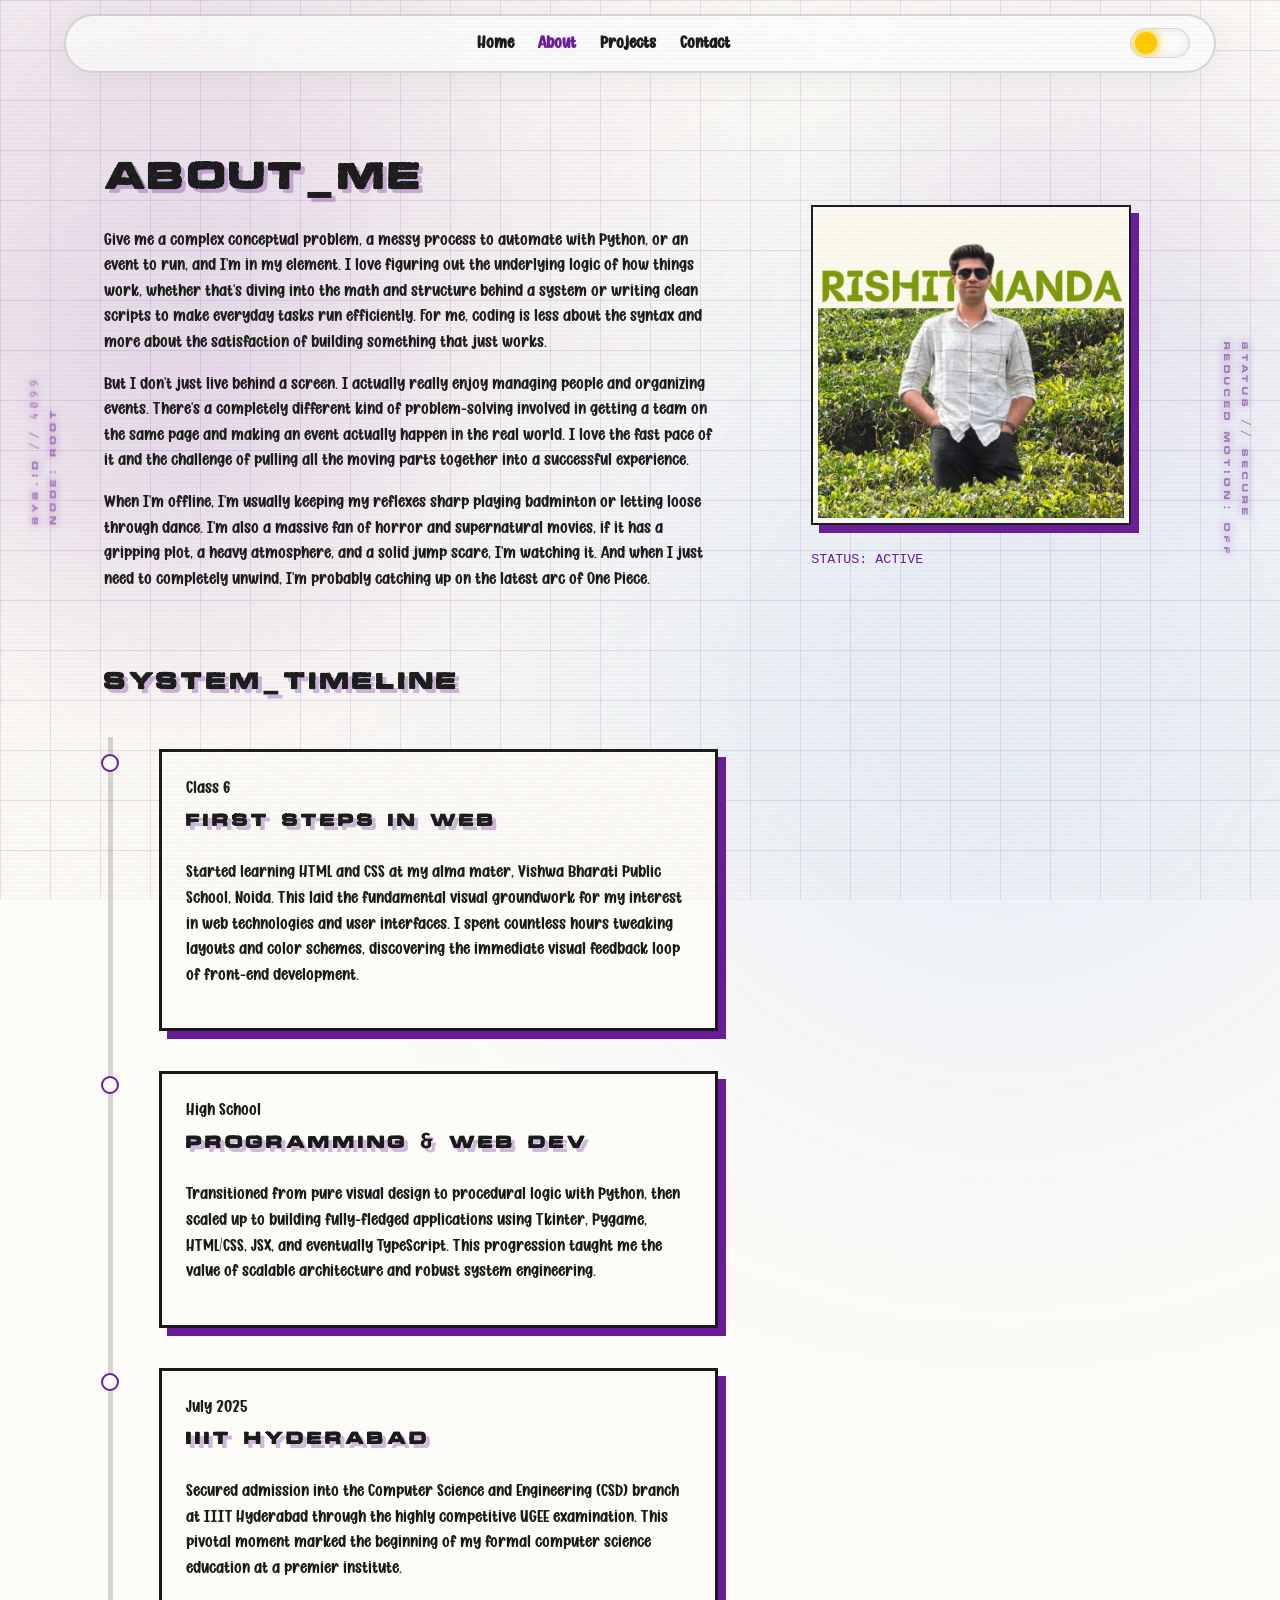
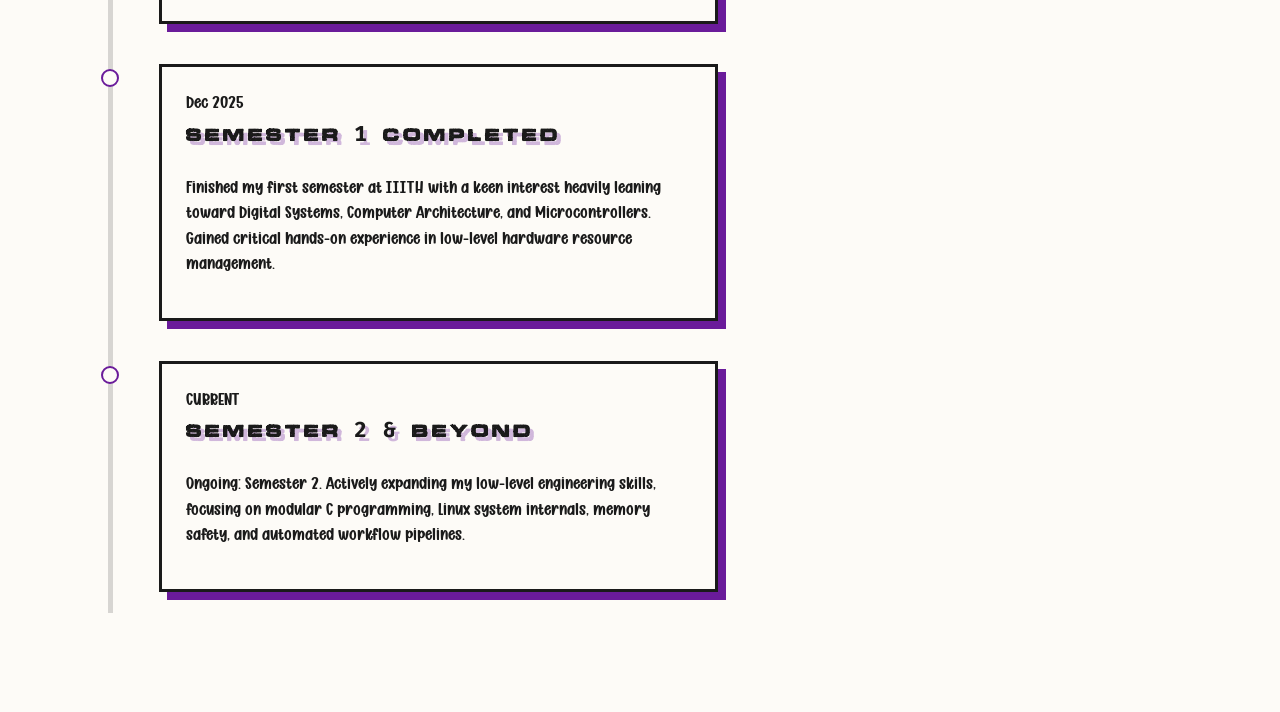
==== commit 7762a7a7: "Feature Updates" ====
--- a/about.html
+++ b/about.html
@@ -16,7 +16,7 @@
         document.documentElement.setAttribute('data-theme', theme);
     </script>
 </head>
-<body>
+<body class="brutalist">
     <div class="blob blob-1"></div>
     <div class="blob blob-2"></div>
     <canvas id="bg-canvas"></canvas>
--- a/style.css
+++ b/style.css
@@ -1185,7 +1185,7 @@
     width: 100%;
     height: 75vh;
     max-height: 800px;
-    min-height: 600px;
+    min-height: 400px;
     overflow-y: hidden;
     display: flex;
     flex-direction: column;
@@ -1194,6 +1194,13 @@
     padding: 1.5rem !important;
     background: var(--bg-color);
     border-radius: var(--radius);
+}
+
+/* Scrollable modal body */
+.modal-scroll-body {
+    overflow-y: auto;
+    flex-grow: 1;
+    padding-right: 10px;
 }
 
 #close-modal {
@@ -1467,4 +1474,212 @@
     #timeline-hover-display {
         display: none !important;
     }
+}
+
+/* Brutalism Styles (Blended) */
+.brutalist {
+    --radius: 0px;
+}
+
+.brutalist .timeline-card,
+.brutalist .about-image img {
+    border: 3px solid var(--text-color);
+    box-shadow: 8px 8px 0px var(--accent-color);
+    background: var(--bg-color);
+    backdrop-filter: none;
+    transition: all 0.2s ease;
+}
+
+.brutalist .timeline-card:hover {
+    transform: translate(-4px, -4px);
+    box-shadow: 12px 12px 0px var(--accent-color);
+}
+
+.brutalist h1, .brutalist h2, .brutalist h3 {
+    text-transform: uppercase;
+    letter-spacing: 4px;
+    text-shadow: 4px 4px 0px rgba(106, 27, 154, 0.3);
+}
+
+/* Brutalism on project cards */
+.brutalist .project-card {
+    border: 3px solid var(--text-color);
+    box-shadow: 6px 6px 0px var(--accent-color);
+    backdrop-filter: none;
+    background: var(--bg-color);
+}
+
+.brutalist .project-card:hover {
+    transform: translate(-3px, -3px);
+    box-shadow: 9px 9px 0px var(--accent-color);
+    border-color: var(--accent-color);
+}
+
+/* Brutalism on form elements */
+.brutalist .cyber-console {
+    clip-path: none;
+    border: 3px solid var(--text-color);
+    box-shadow: 8px 8px 0px var(--accent-color);
+    backdrop-filter: none;
+}
+
+.brutalist .cyber-btn {
+    clip-path: none;
+    border: 2px solid var(--text-color);
+    box-shadow: 4px 4px 0px var(--text-color);
+    transition: all 0.1s ease;
+}
+
+.brutalist .cyber-btn:hover {
+    transform: translate(-2px, -2px);
+    box-shadow: 6px 6px 0px var(--text-color);
+}
+
+.brutalist .cyber-btn:active {
+    transform: translate(2px, 2px);
+    box-shadow: 0px 0px 0px var(--text-color);
+}
+
+/* Brutalism on filter buttons */
+.brutalist .filter-btn {
+    border: 2px solid var(--text-color);
+    border-radius: 0;
+}
+
+.brutalist .filter-btn.active,
+.brutalist .filter-btn:hover {
+    box-shadow: 4px 4px 0px var(--text-color);
+    transform: translate(-2px, -2px);
+}
+
+/* Glitch Hover Effect */
+.glitch-hover:hover {
+    animation: glitch-skew 0.3s cubic-bezier(0.25, 0.46, 0.45, 0.94) both infinite;
+    text-shadow: 2px 2px 0 #00ffff, -2px -2px 0 #ff00ff;
+    color: var(--text-color);
+}
+
+@keyframes glitch-skew {
+    0% { transform: skew(0deg); }
+    20% { transform: skew(-2deg); }
+    40% { transform: skew(2deg); }
+    60% { transform: skew(-1deg); }
+    80% { transform: skew(1deg); }
+    100% { transform: skew(0deg); }
+}
+
+/* Terminal-style Source Buttons */
+.source-btn {
+    display: inline-flex;
+    align-items: center;
+    gap: 0.4rem;
+    padding: 0.6rem 1.2rem;
+    font-family: 'Fira Code', monospace;
+    font-size: 0.85rem;
+    color: var(--text-color);
+    background: transparent;
+    border: 2px solid var(--accent-color);
+    text-decoration: none;
+    transition: all 0.2s ease;
+    letter-spacing: 0.5px;
+}
+
+.brutalist .source-btn {
+    box-shadow: 4px 4px 0px var(--accent-color);
+}
+
+.brutalist .source-btn:hover {
+    transform: translate(-2px, -2px);
+    box-shadow: 6px 6px 0px var(--accent-color);
+    background: var(--accent-color);
+    color: var(--bg-color);
+}
+
+.brutalist .source-btn:active {
+    transform: translate(2px, 2px);
+    box-shadow: 0px 0px 0px var(--accent-color);
+}
+
+.source-btn-prompt {
+    color: var(--accent-color);
+    font-weight: bold;
+}
+
+.source-btn-repo {
+    color: var(--accent-color);
+    font-weight: bold;
+}
+
+.source-btn:hover .source-btn-prompt,
+.source-btn:hover .source-btn-repo {
+    color: var(--bg-color);
+}
+
+.source-btn-arrow {
+    transition: transform 0.2s ease;
+}
+
+.source-btn:hover .source-btn-arrow {
+    transform: translateX(4px);
+}
+
+/* Modal Actions Row */
+.modal-actions {
+    display: flex;
+    gap: 1rem;
+    margin-top: 1.5rem;
+    padding-top: 1rem;
+    border-top: 1px solid var(--border-color);
+    flex-wrap: wrap;
+}
+
+/* System Overlays */
+.system-overlays {
+    position: fixed;
+    top: 0;
+    left: 0;
+    width: 100%;
+    height: 100%;
+    pointer-events: none;
+    z-index: 9998;
+}
+
+.crt-scanlines {
+    position: absolute;
+    top: 0;
+    left: 0;
+    width: 100%;
+    height: 100%;
+    background: linear-gradient(rgba(18, 16, 16, 0) 50%, rgba(0, 0, 0, 0.1) 50%);
+    background-size: 100% 4px;
+    z-index: 1;
+    opacity: 0.15;
+    animation: scanline 10s linear infinite;
+}
+
+@keyframes scanline {
+    from { background-position: 0 0; }
+    to { background-position: 0 100%; }
+}
+
+.noise-grain {
+    position: absolute;
+    top: 0;
+    left: 0;
+    width: 100%;
+    height: 100%;
+    background: url("data:image/svg+xml,%3Csvg viewBox='0 0 200 200' xmlns='http://www.w3.org/2000/svg'%3E%3Cfilter id='noiseFilter'%3E%3CfeTurbulence type='fractalNoise' baseFrequency='0.65' numOctaves='3' stitchTiles='stitch'/%3E%3C/filter%3E%3Crect width='100%25' height='100%25' filter='url(%23noiseFilter)'/%3E%3C/svg%3E");
+    opacity: 0.04;
+    z-index: 2;
+}
+
+/* HUD Glow */
+.hud {
+    text-shadow: 0 0 10px var(--accent-color);
+    animation: hudPulse 4s infinite ease-in-out;
+}
+
+@keyframes hudPulse {
+    0%, 100% { opacity: 0.4; }
+    50% { opacity: 0.8; }
 }
